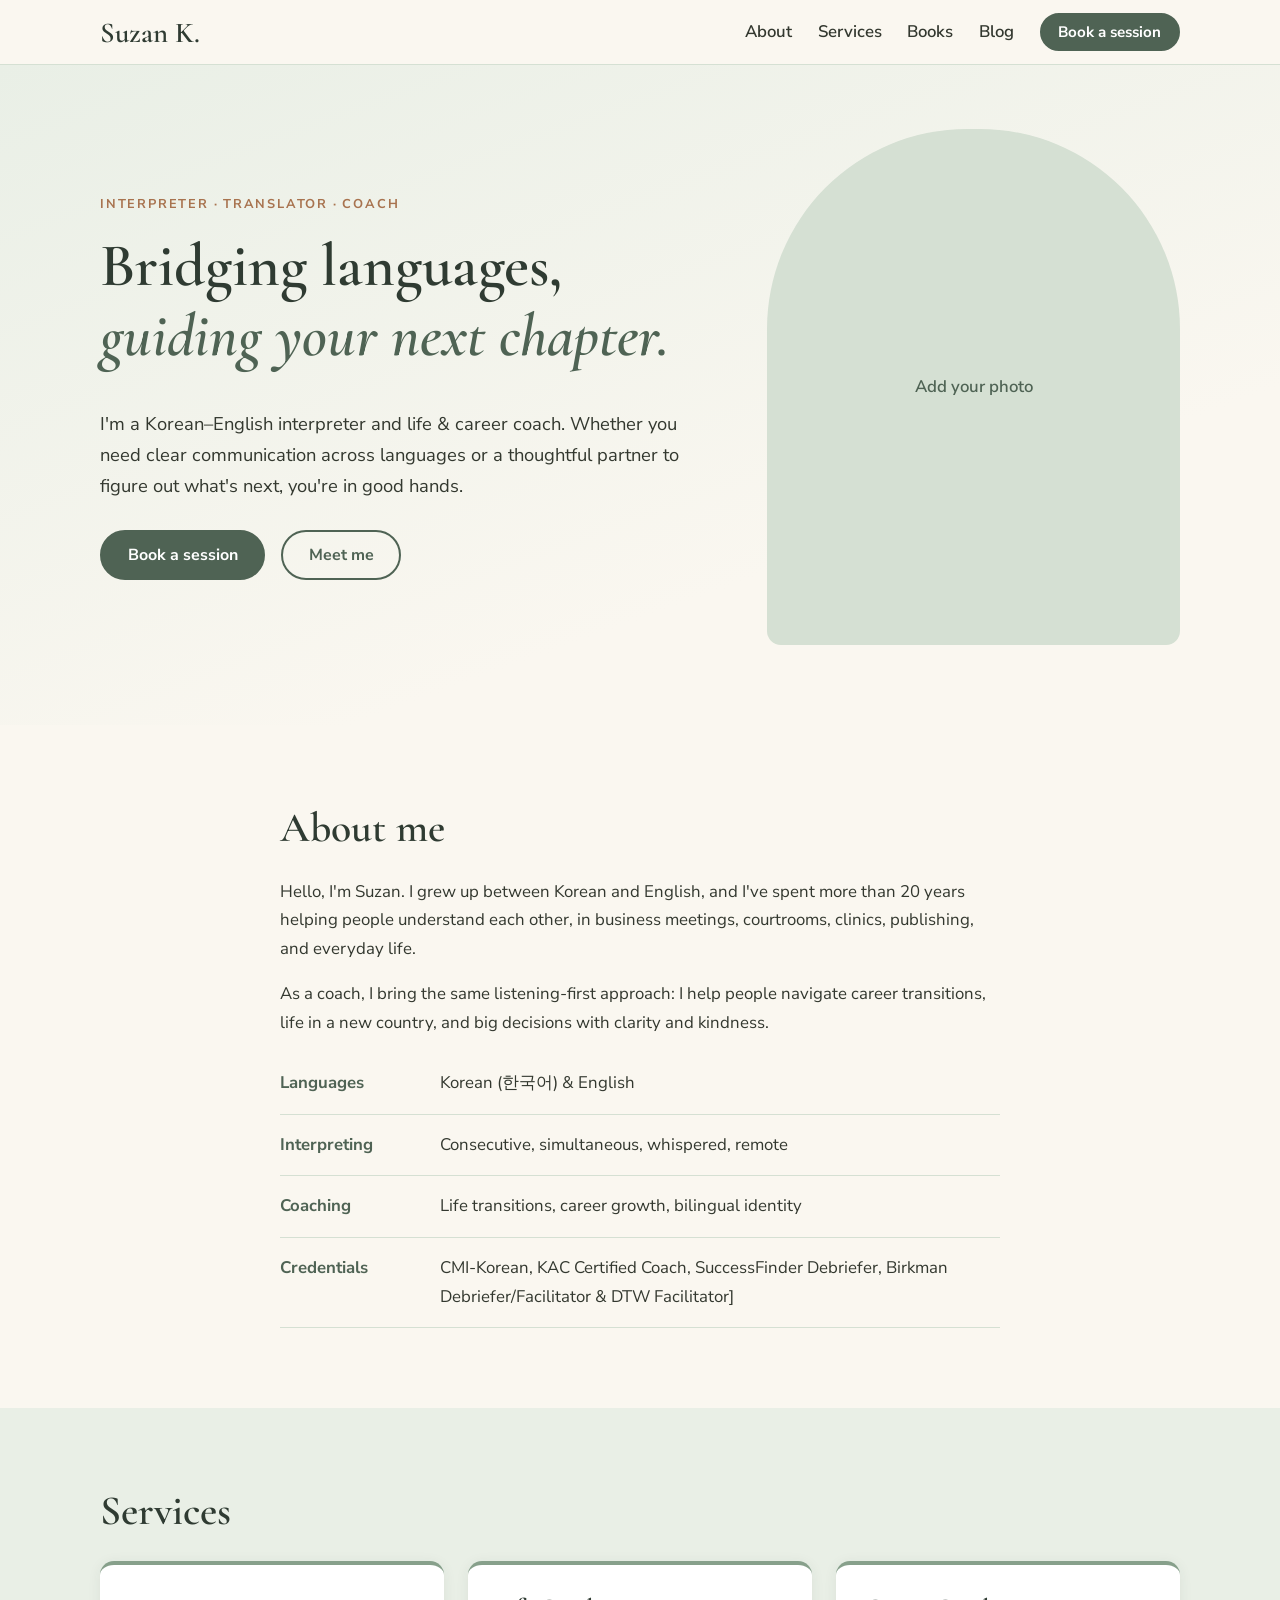
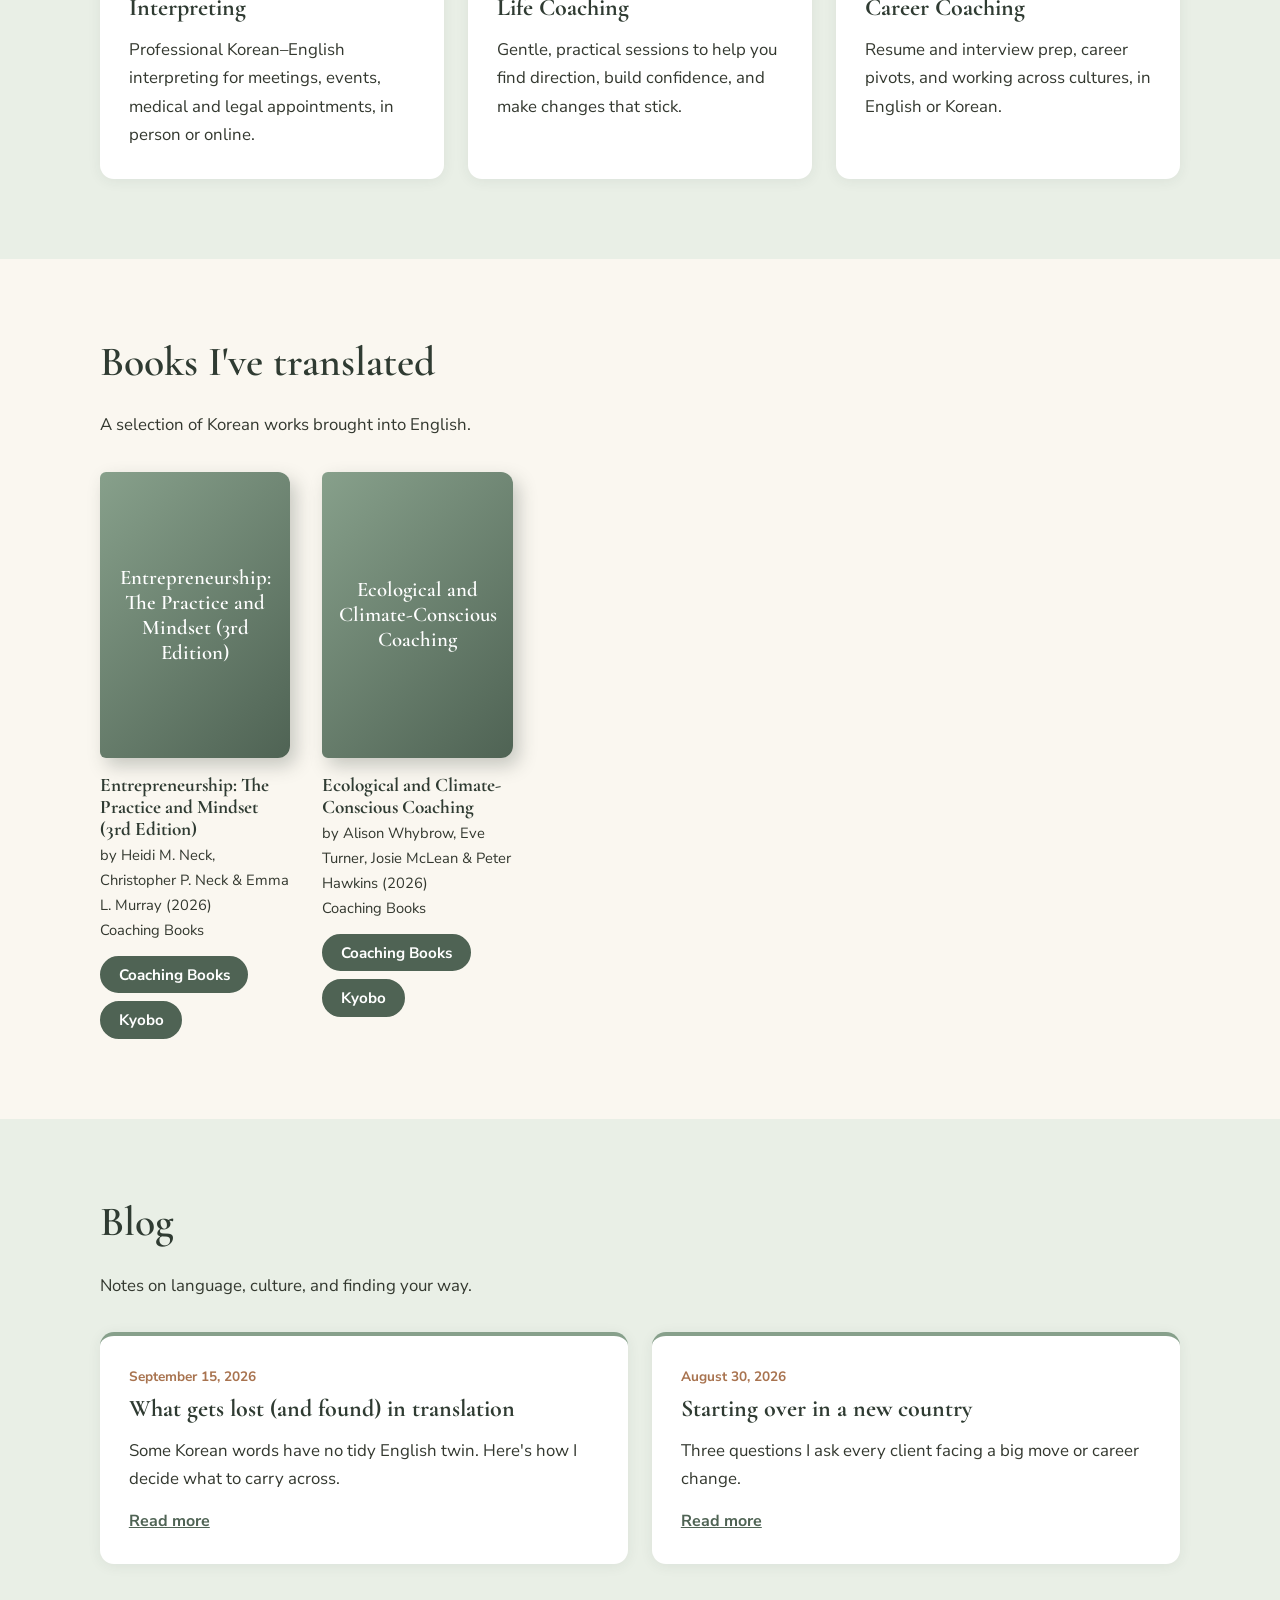
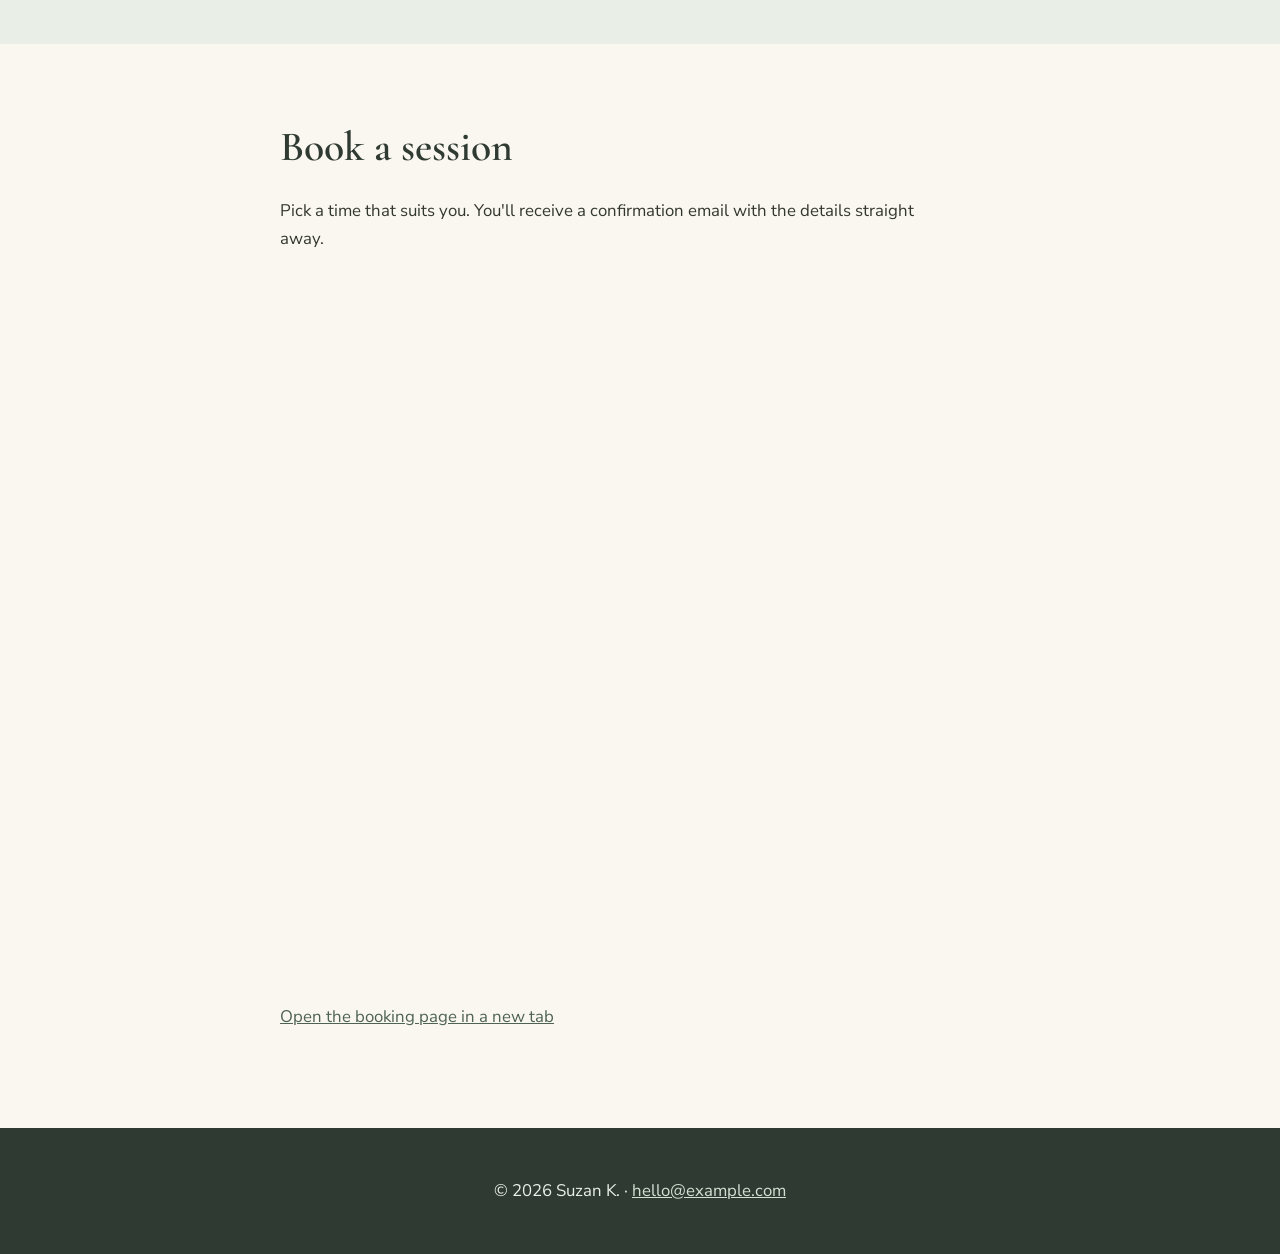
==== index.html @ 1d2c7bb7 "Update book details and add purchase links" ====
<!DOCTYPE html>
<html lang="en">
<head>
  <meta charset="UTF-8">
  <meta name="viewport" content="width=device-width, initial-scale=1">
  <title>Suzan K. | Korean–English Interpreter &amp; Life/Career Coach</title>
  <meta name="description" content="Korean–English interpreter and life/career coach. Book a session, read about my translated books, and follow my blog.">
  <link rel="preconnect" href="https://fonts.googleapis.com">
  <link rel="preconnect" href="https://fonts.gstatic.com" crossorigin>
  <link href="https://fonts.googleapis.com/css2?family=Cormorant+Garamond:ital,wght@0,500;0,600;1,500&family=Nunito+Sans:wght@400;600;700&display=swap" rel="stylesheet">
  <link rel="stylesheet" href="css/styles.css">
</head>
<body>
  <a class="skip" href="#main">Skip to content</a>

  <header class="site-header">
    <div class="container nav">
      <a href="#top" class="logo">Suzan K.</a>
      <button class="nav-toggle" aria-label="Toggle menu" aria-expanded="false" aria-controls="nav-links">
        <span></span><span></span><span></span>
      </button>
      <nav id="nav-links" class="nav-links">
        <a href="#about">About</a>
        <a href="#services">Services</a>
        <a href="#books">Books</a>
        <a href="#blog">Blog</a>
        <a href="#book" class="btn btn-small">Book a session</a>
      </nav>
    </div>
  </header>

  <main id="main">
    <section class="hero" id="top">
      <div class="container hero-grid">
        <div class="hero-text">
          <p class="eyebrow">Interpreter &middot; Translator &middot; Coach</p>
          <h1>Bridging languages,<br><em>guiding your next chapter.</em></h1>
          <p class="lead">I'm a Korean–English interpreter and life &amp; career coach. Whether you need clear communication across languages or a thoughtful partner to figure out what's next, you're in good hands.</p>
          <div class="hero-actions">
            <a href="#book" class="btn">Book a session</a>
            <a href="#about" class="btn btn-ghost">Meet me</a>
          </div>
        </div>
        <div class="hero-photo">
          <!-- Replace images/profile.jpg with your own photo -->
          <img src="images/profile.jpg" alt="Portrait of Suzan K." width="440" height="540"
               onerror="this.replaceWith(Object.assign(document.createElement('div'),{className:'photo-placeholder',textContent:'Add your photo'}))">
        </div>
      </div>
    </section>

    <section class="section" id="about">
      <div class="container narrow">
        <h2>About me</h2>
        <p>Hello, I'm Suzan. I grew up between Korean and English, and I've spent more than 20 years helping people understand each other, in business meetings, courtrooms, clinics, publishing, and everyday life.</p>
        <p>As a coach, I bring the same listening-first approach: I help people navigate career transitions, life in a new country, and big decisions with clarity and kindness.</p>
        <ul class="facts">
          <li><strong>Languages</strong><span>Korean (한국어) &amp; English</span></li>
          <li><strong>Interpreting</strong><span>Consecutive, simultaneous, whispered, remote</span></li>
          <li><strong>Coaching</strong><span>Life transitions, career growth, bilingual identity</span></li>
          <li><strong>Credentials</strong><span>CMI-Korean, KAC Certified Coach, SuccessFinder Debriefer, Birkman Debriefer/Facilitator &amp; DTW Facilitator]</span></li>
        </ul>
      </div>
    </section>

    <section class="section alt" id="services">
      <div class="container">
        <h2>Services</h2>
        <div class="cards">
          <article class="card">
            <h3>Interpreting</h3>
            <p>Professional Korean–English interpreting for meetings, events, medical and legal appointments, in person or online.</p>
          </article>
          <article class="card">
            <h3>Life Coaching</h3>
            <p>Gentle, practical sessions to help you find direction, build confidence, and make changes that stick.</p>
          </article>
          <article class="card">
            <h3>Career Coaching</h3>
            <p>Resume and interview prep, career pivots, and working across cultures, in English or Korean.</p>
          </article>
        </div>
      </div>
    </section>

    <section class="section" id="books">
      <div class="container">
        <h2>Books I've translated</h2>
        <p class="section-intro">A selection of Korean works brought into English.</p>
        <div class="books" id="books-list"></div>
      </div>
    </section>

    <section class="section alt" id="blog">
      <div class="container">
        <h2>Blog</h2>
        <p class="section-intro">Notes on language, culture, and finding your way.</p>
        <div class="cards" id="blog-list"></div>
      </div>
    </section>

    <section class="section" id="book">
      <div class="container narrow">
        <h2>Book a session</h2>
        <p class="section-intro">Pick a time that suits you. You'll receive a confirmation email with the details straight away.</p>

        <!-- Replace the data-url below with your own Calendly link -->
        <div class="calendly-inline-widget" data-url="https://calendly.com/YOUR_USERNAME?hide_gdpr_banner=1&primary_color=4f6354" style="min-width:320px;height:700px;"></div>
        <p class="calendly-fallback"><a href="https://calendly.com/YOUR_USERNAME" target="_blank" rel="noopener noreferrer">Open the booking page in a new tab</a></p>
      </div>
    </section>
  </main>

  <footer class="site-footer">
    <div class="container">
      <p>&copy; <span id="year"></span> Suzan K. &middot; <a href="mailto:hello@example.com">hello@example.com</a></p>
    </div>
  </footer>

  <dialog id="post-dialog">
    <article>
      <button class="close" aria-label="Close">&times;</button>
      <h3 id="post-title"></h3>
      <p class="meta" id="post-meta"></p>
      <div id="post-body"></div>
    </article>
  </dialog>

  <script src="js/content.js"></script>
  <script src="js/main.js"></script>
  <script src="https://assets.calendly.com/assets/external/widget.js" async></script>
</body>
</html>
---- css/styles.css ----
:root {
  --sage-900: #2f3b32;
  --sage-700: #4f6354;
  --sage-500: #87a08b;
  --sage-200: #d5e0d3;
  --sage-100: #e9efe6;
  --cream: #faf7f0;
  --clay: #c98f6b;
  --clay-dark: #a8734f;
  --text: #33382f;
  --radius: 14px;
  --serif: "Cormorant Garamond", Georgia, serif;
  --sans: "Nunito Sans", system-ui, sans-serif;
}

* { box-sizing: border-box; }
html { scroll-behavior: smooth; scroll-padding-top: 72px; }
body {
  margin: 0;
  font-family: var(--sans);
  font-size: 1.05rem;
  line-height: 1.7;
  color: var(--text);
  background: var(--cream);
}
img { max-width: 100%; display: block; }
a { color: var(--sage-700); }

.container { width: min(1080px, 92%); margin-inline: auto; }
.narrow { width: min(720px, 92%); }

.skip { position: absolute; left: -999px; }
.skip:focus { left: 8px; top: 8px; background: #fff; padding: 8px 12px; z-index: 100; }

h1, h2, h3 { font-family: var(--serif); color: var(--sage-900); line-height: 1.15; margin: 0 0 .6em; }
h1 { font-size: clamp(2.4rem, 5vw, 3.8rem); font-weight: 600; }
h1 em { color: var(--sage-700); }
h2 { font-size: clamp(2rem, 4vw, 2.6rem); font-weight: 600; }
h3 { font-size: 1.5rem; }

.btn {
  display: inline-block;
  background: var(--sage-700);
  color: #fff;
  border: 2px solid var(--sage-700);
  padding: .75em 1.6em;
  border-radius: 999px;
  font: 700 1rem var(--sans);
  text-decoration: none;
  cursor: pointer;
  transition: background .2s, transform .2s;
}
.btn:hover { background: var(--sage-900); border-color: var(--sage-900); transform: translateY(-1px); }
.btn-ghost { background: transparent; color: var(--sage-700); }
.btn-ghost:hover { color: #fff; }
.btn-small { padding: .45em 1.1em; font-size: .95rem; }
:focus-visible { outline: 3px solid var(--clay); outline-offset: 3px; }

/* Header */
.site-header {
  position: sticky; top: 0; z-index: 50;
  background: rgba(250, 247, 240, .92);
  backdrop-filter: blur(8px);
  border-bottom: 1px solid var(--sage-200);
}
.nav { display: flex; align-items: center; justify-content: space-between; height: 64px; }
.logo { font: 600 1.8rem var(--serif); color: var(--sage-900); text-decoration: none; }
.nav-links { display: flex; align-items: center; gap: 1.6rem; }
.nav-links a:not(.btn) { text-decoration: none; color: var(--text); font-weight: 600; }
.nav-links a:not(.btn):hover { color: var(--clay-dark); }
.nav-toggle { display: none; background: none; border: 0; padding: 8px; cursor: pointer; }
.nav-toggle span { display: block; width: 24px; height: 2px; background: var(--sage-900); margin: 5px 0; }

/* Hero */
.hero { background: linear-gradient(160deg, var(--sage-100), var(--cream) 70%); padding: 4rem 0 5rem; }
.hero-grid { display: grid; grid-template-columns: 1.2fr .8fr; gap: 3rem; align-items: center; }
.eyebrow { text-transform: uppercase; letter-spacing: .14em; font-size: .8rem; font-weight: 700; color: var(--clay-dark); margin: 0 0 1rem; }
.lead { font-size: 1.15rem; max-width: 34em; }
.hero-actions { display: flex; gap: 1rem; flex-wrap: wrap; margin-top: 1.8rem; }
.hero-photo img, .photo-placeholder {
  width: 100%; aspect-ratio: 4 / 5; object-fit: cover;
  border-radius: 200px 200px var(--radius) var(--radius);
  background: var(--sage-200);
}
.photo-placeholder { display: grid; place-items: center; color: var(--sage-700); font-weight: 600; }

/* Sections */
.section { padding: 5rem 0; }
.section.alt { background: var(--sage-100); }
.section-intro { max-width: 40em; margin-bottom: 2rem; }

.facts { list-style: none; padding: 0; margin: 2rem 0 0; display: grid; gap: 1rem; }
.facts li { display: grid; grid-template-columns: 9rem 1fr; gap: 1rem; padding-bottom: 1rem; border-bottom: 1px solid var(--sage-200); }
.facts strong { color: var(--sage-700); }

.cards { display: grid; grid-template-columns: repeat(auto-fit, minmax(260px, 1fr)); gap: 1.5rem; }
.card {
  background: #fff; border-radius: var(--radius); padding: 1.8rem;
  box-shadow: 0 2px 14px rgba(47, 59, 50, .07);
  border-top: 4px solid var(--sage-500);
}
.card p { margin: 0; }
.card .meta { font-size: .85rem; color: var(--clay-dark); font-weight: 700; margin-bottom: .4rem; }
.card .btn-link { background: none; border: 0; padding: 0; margin-top: 1rem; color: var(--sage-700); font: 700 1rem var(--sans); cursor: pointer; text-decoration: underline; }

/* Books */
.books { display: grid; grid-template-columns: repeat(auto-fill, minmax(190px, 1fr)); gap: 2rem; }
.book { text-align: left; }
.cover {
  aspect-ratio: 2 / 3; border-radius: 6px 12px 12px 6px;
  background: linear-gradient(135deg, var(--sage-500), var(--sage-700));
  box-shadow: 6px 8px 18px rgba(47, 59, 50, .25);
  display: grid; place-items: center; padding: 1rem; text-align: center;
  color: #fff; font: 600 1.3rem var(--serif); overflow: hidden;
}
.cover img { width: 100%; height: 100%; object-fit: cover; }
.book h3 { font-size: 1.2rem; margin: 1rem 0 .2rem; }
.book p { margin: 0; font-size: .92rem; }
.buy-links { display: flex; gap: .5rem; flex-wrap: wrap; margin-top: .8rem; }

/* Form */
.form { display: grid; gap: 1.1rem; background: #fff; padding: 2rem; border-radius: var(--radius); box-shadow: 0 2px 14px rgba(47, 59, 50, .08); }
.row { display: grid; grid-template-columns: 1fr 1fr; gap: 1.1rem; }
label { display: grid; gap: .35rem; font-weight: 600; font-size: .95rem; }
input, select, textarea {
  font: inherit; padding: .7em .9em; border: 1.5px solid var(--sage-200);
  border-radius: 10px; background: var(--cream); color: var(--text);
}
input:focus, select:focus, textarea:focus { outline: none; border-color: var(--sage-500); box-shadow: 0 0 0 3px var(--sage-200); }
.hp { position: absolute; left: -9999px; }
#form-status { margin: 0; font-weight: 600; }
#form-status.ok { color: var(--sage-700); }
#form-status.err { color: #a2412f; }

/* Blog dialog */
dialog { border: 0; border-radius: var(--radius); padding: 0; width: min(680px, 92%); max-height: 85vh; background: var(--cream); }
dialog::backdrop { background: rgba(47, 59, 50, .5); }
dialog article { padding: 2.2rem; position: relative; }
dialog .close { position: absolute; top: .6rem; right: 1rem; background: none; border: 0; font-size: 2rem; cursor: pointer; color: var(--sage-700); }
dialog .meta { color: var(--clay-dark); font-weight: 700; font-size: .9rem; }

/* Footer */
.site-footer { background: var(--sage-900); color: var(--sage-100); padding: 2rem 0; text-align: center; }
.site-footer a { color: var(--sage-200); }

/* Mobile */
@media (max-width: 760px) {
  .nav-toggle { display: block; }
  .nav-links {
    display: none; position: absolute; top: 64px; left: 0; right: 0;
    flex-direction: column; align-items: flex-start; gap: 1rem;
    background: var(--cream); padding: 1.2rem 4%; border-bottom: 1px solid var(--sage-200);
  }
  .nav-links.open { display: flex; }
  .hero-grid { grid-template-columns: 1fr; }
  .hero-photo { max-width: 320px; }
  .row { grid-template-columns: 1fr; }
  .facts li { grid-template-columns: 1fr; gap: .2rem; }
}

@media (prefers-reduced-motion: reduce) {
  html { scroll-behavior: auto; }
  .btn { transition: none; }
}
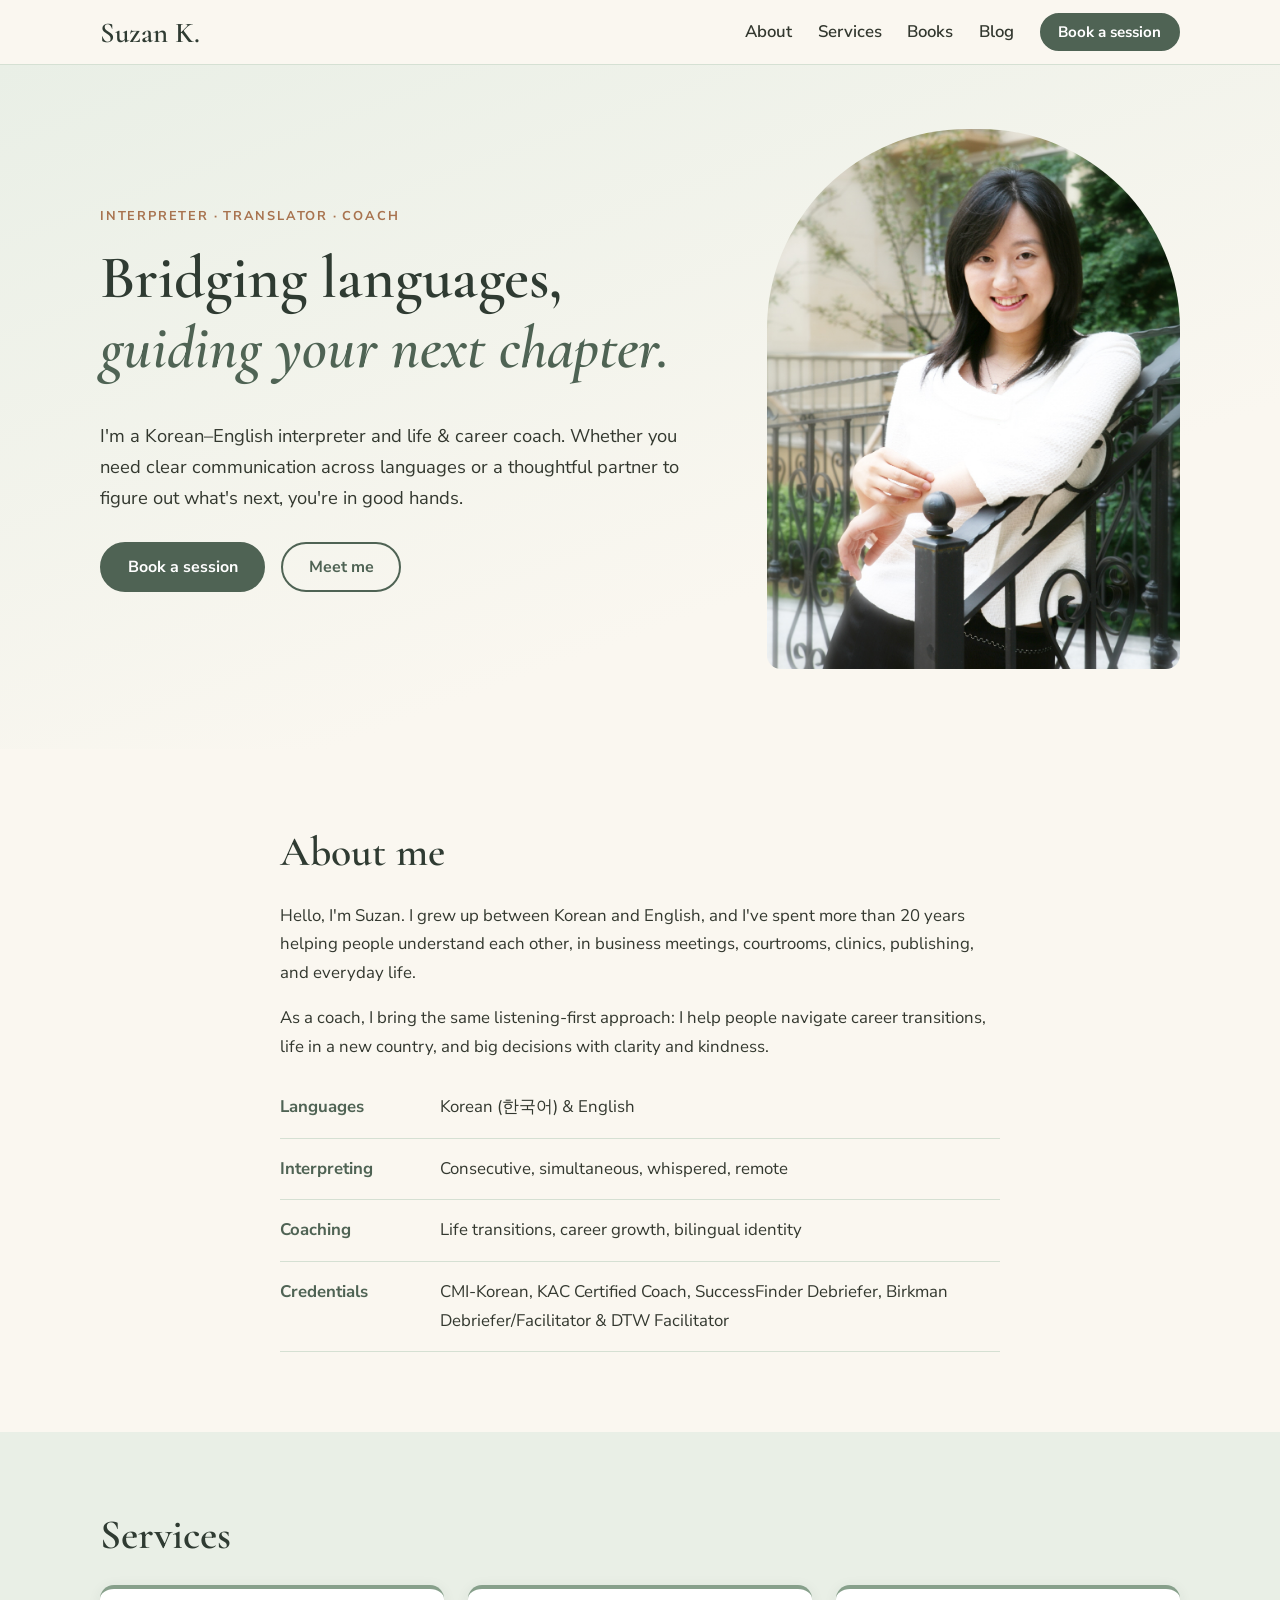
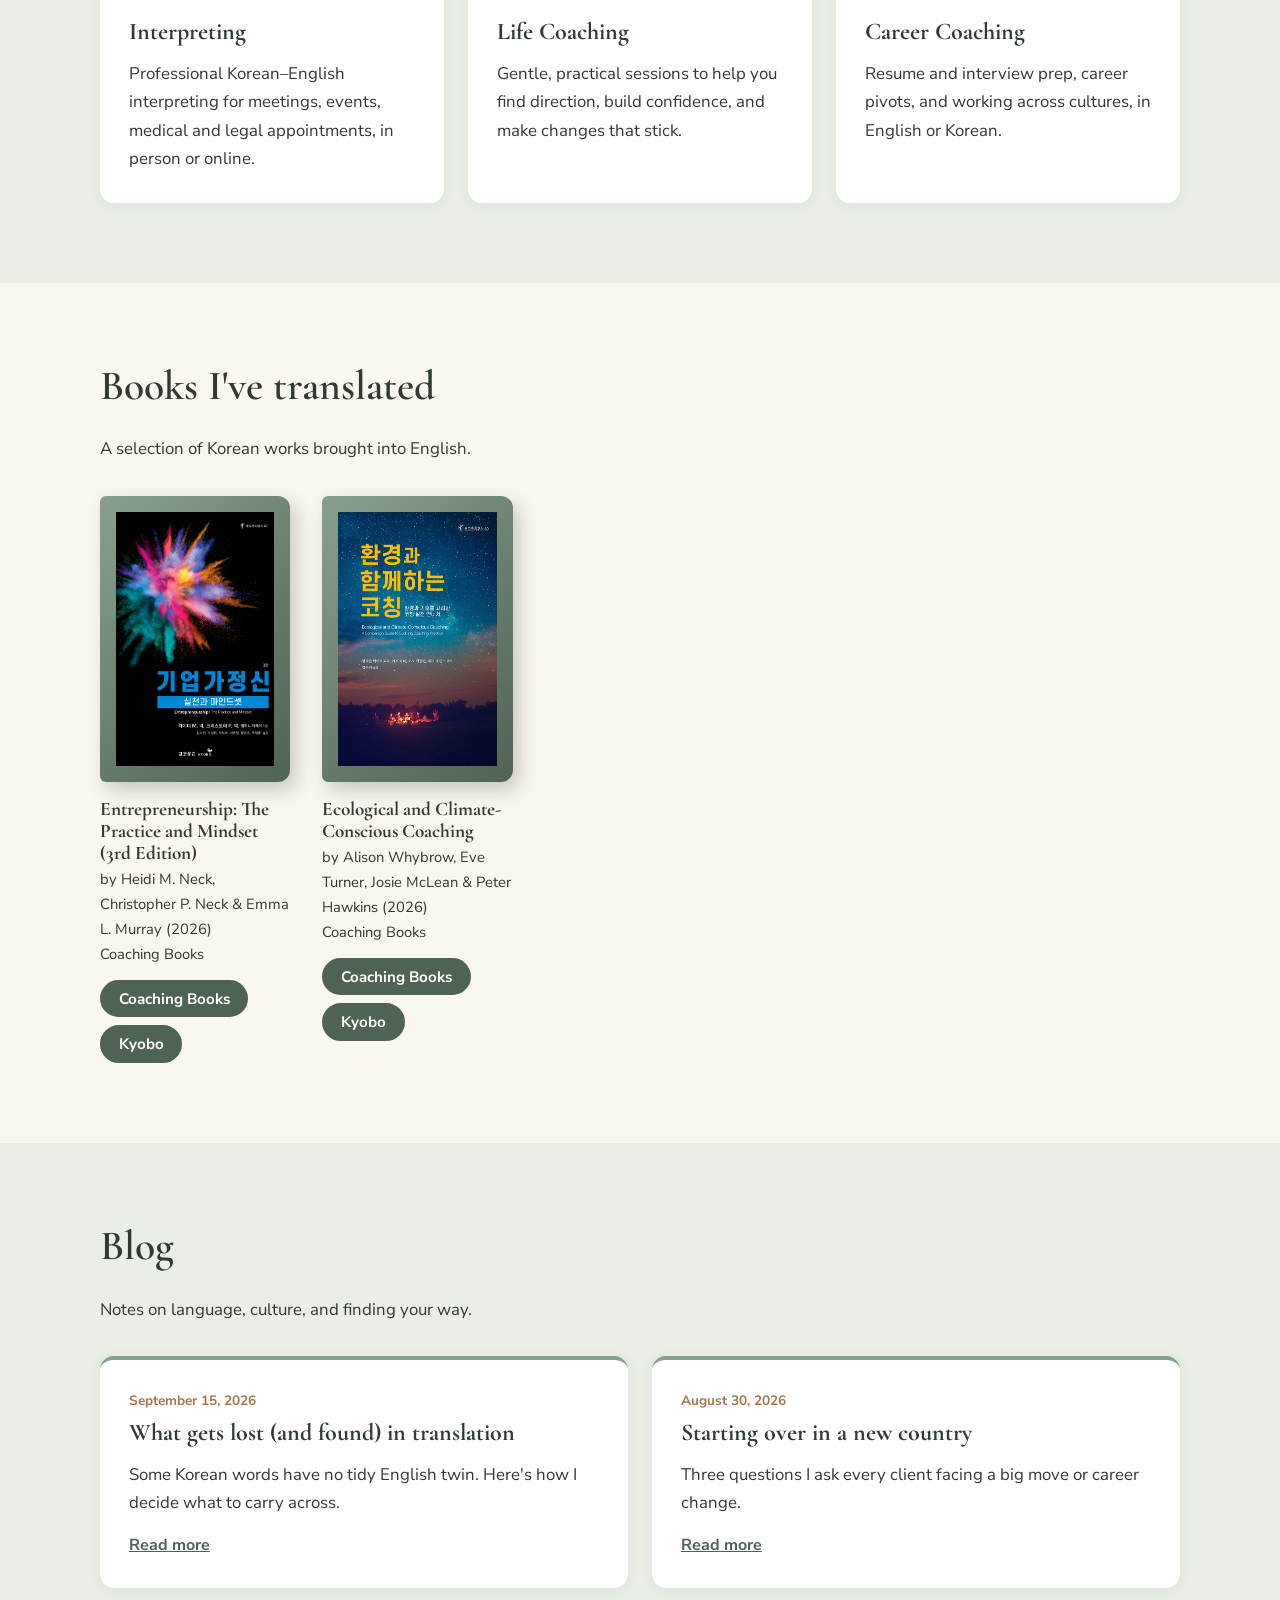
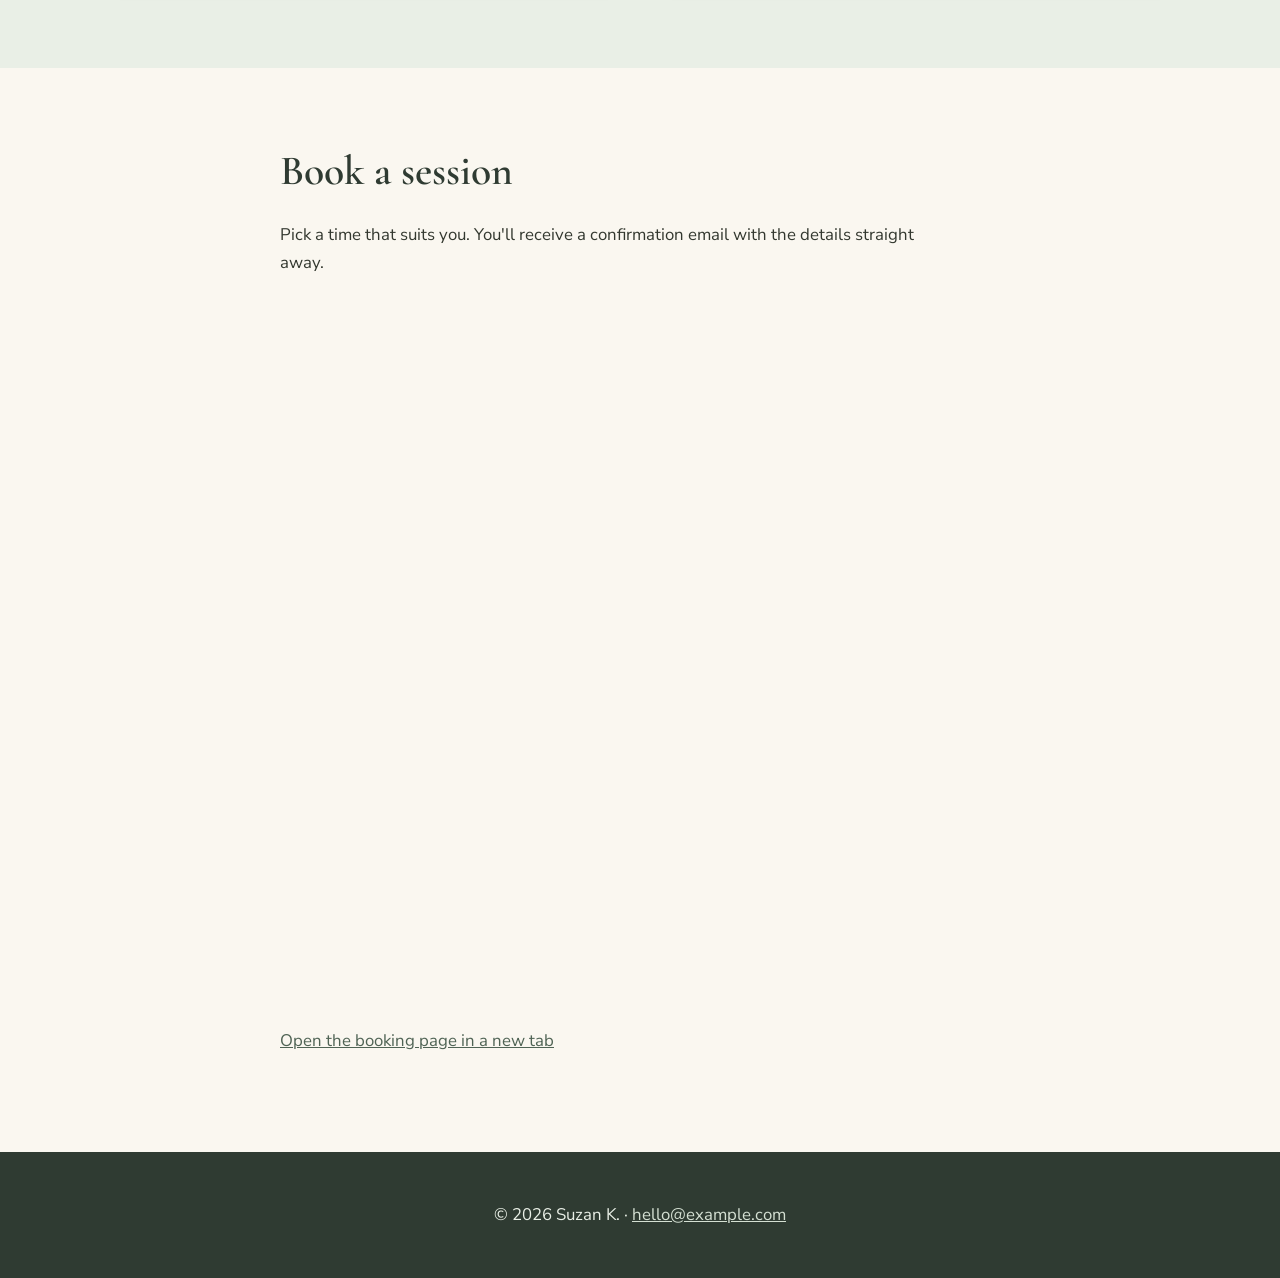
==== commit 85fc2756: "Add profile and book cover images, fix credentials text" ====
--- a/index.html
+++ b/index.html
@@ -58,7 +58,7 @@
           <li><strong>Languages</strong><span>Korean (한국어) &amp; English</span></li>
           <li><strong>Interpreting</strong><span>Consecutive, simultaneous, whispered, remote</span></li>
           <li><strong>Coaching</strong><span>Life transitions, career growth, bilingual identity</span></li>
-          <li><strong>Credentials</strong><span>CMI-Korean, KAC Certified Coach, SuccessFinder Debriefer, Birkman Debriefer/Facilitator &amp; DTW Facilitator]</span></li>
+          <li><strong>Credentials</strong><span>CMI-Korean, KAC Certified Coach, SuccessFinder Debriefer, Birkman Debriefer/Facilitator &amp; DTW Facilitator</span></li>
         </ul>
       </div>
     </section>
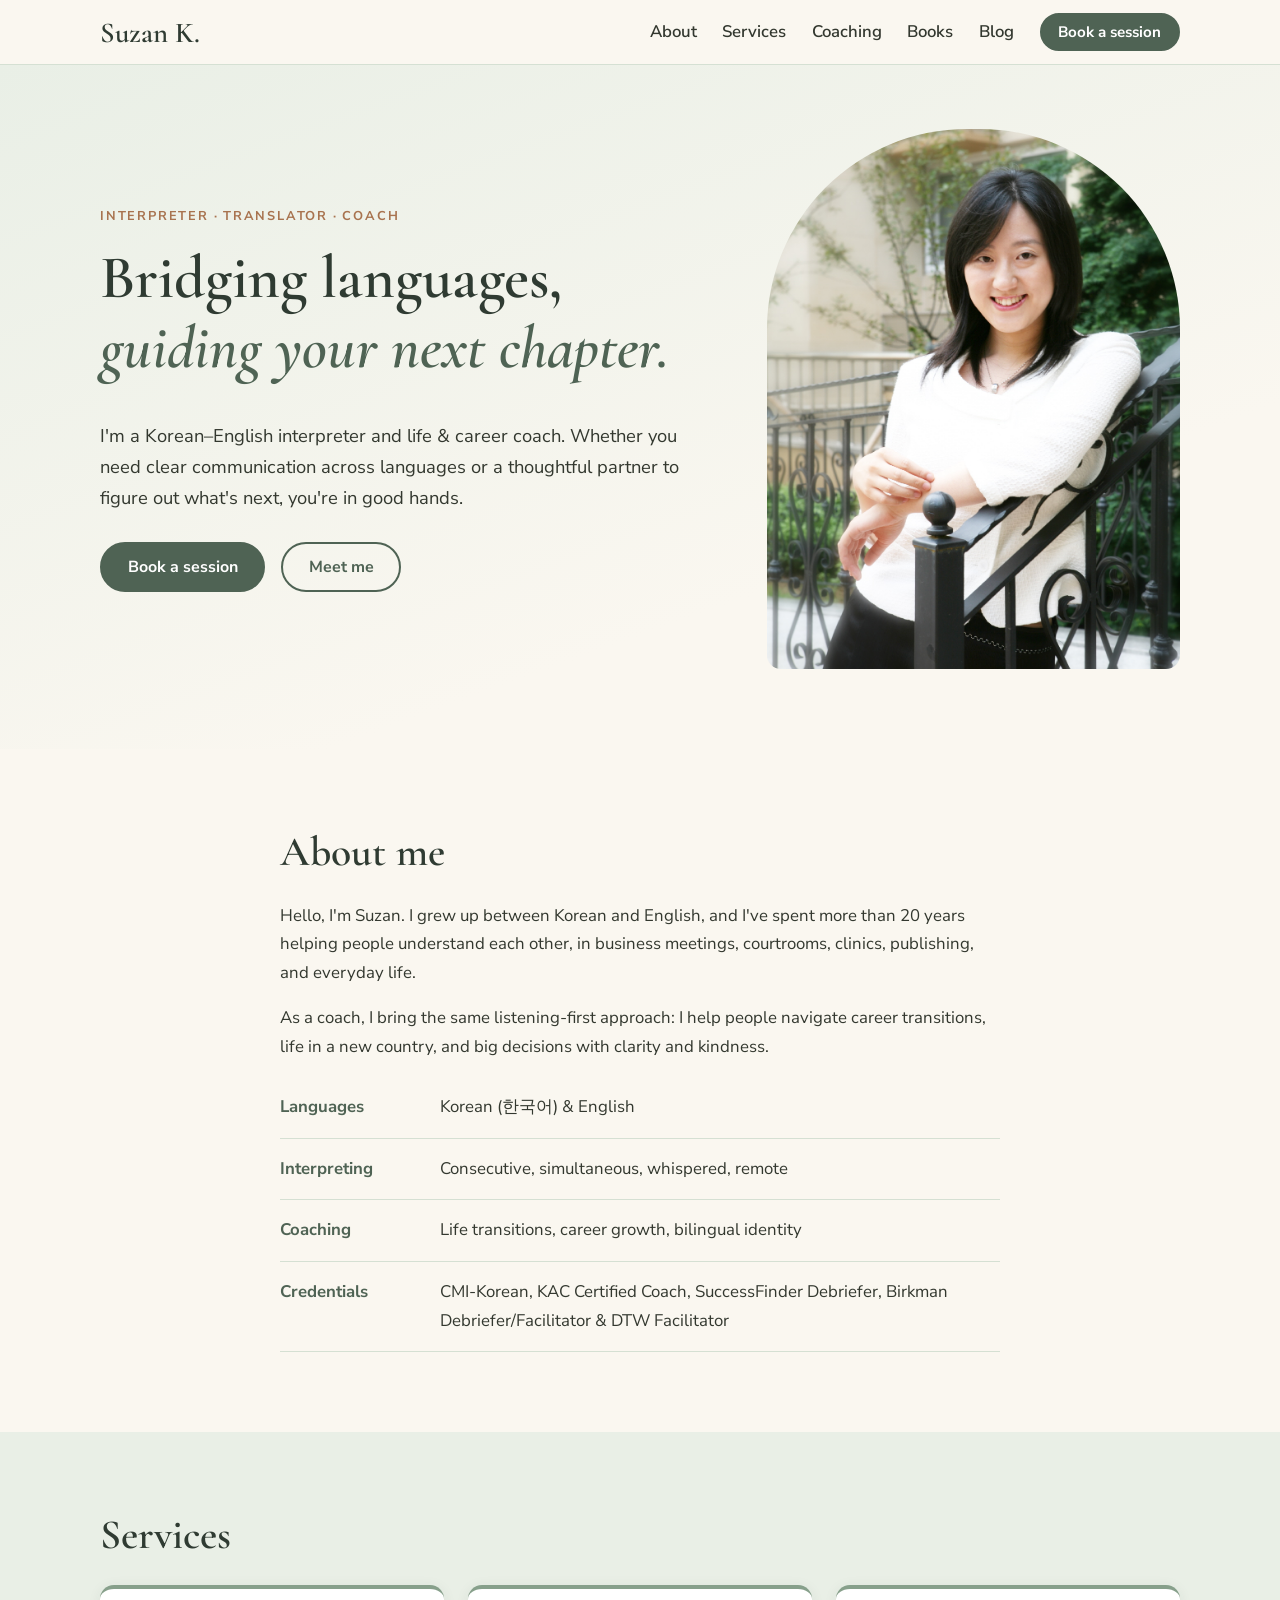
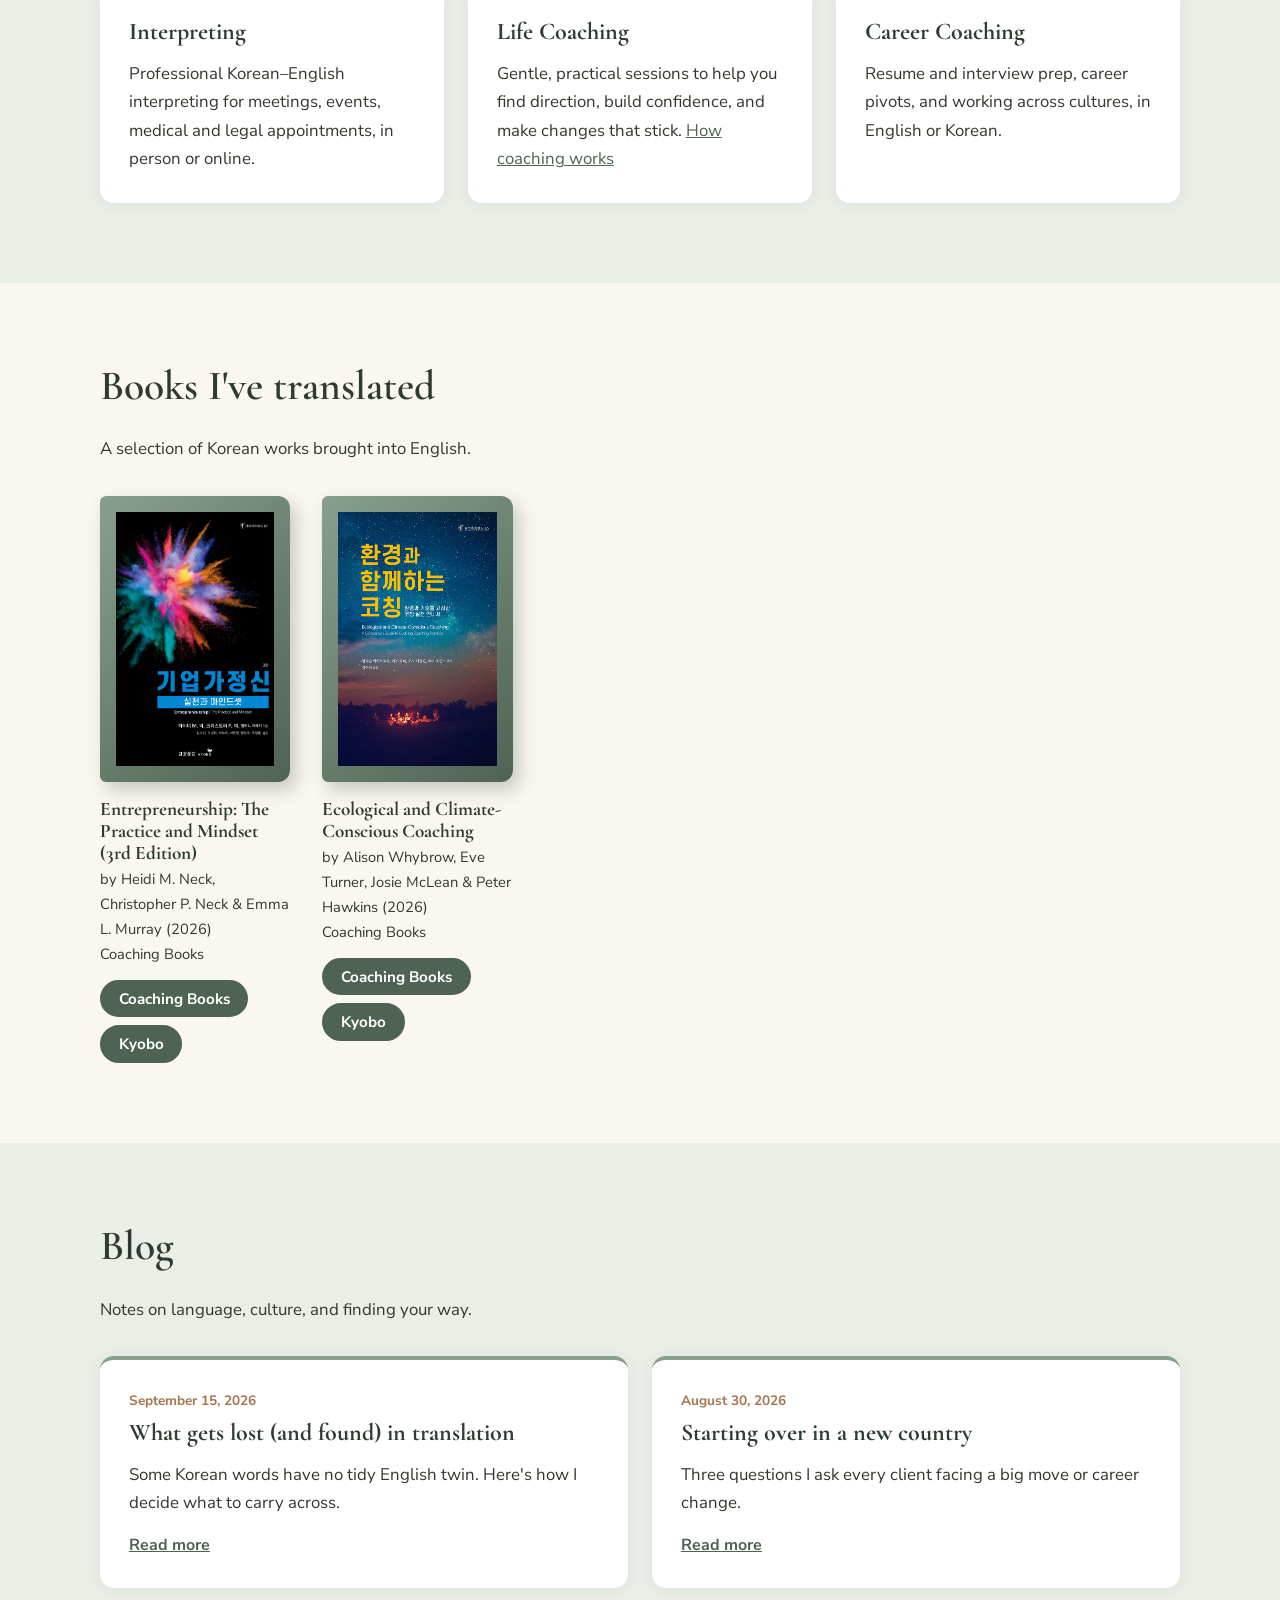
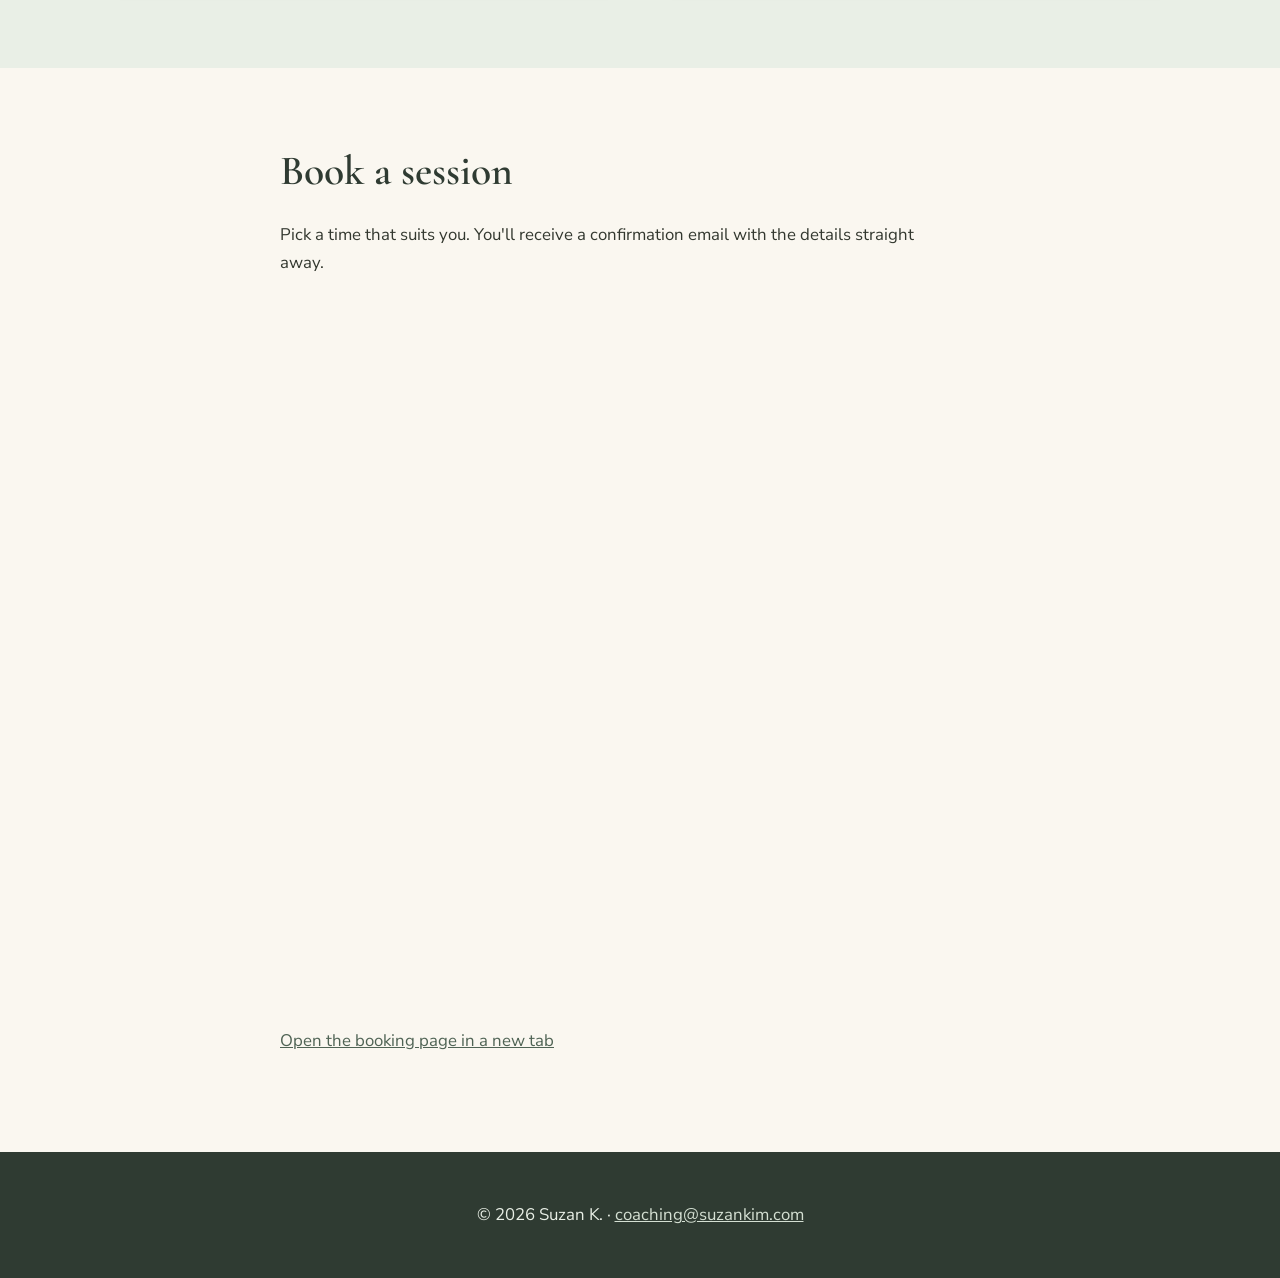
==== commit 4848e920: "Add coaching page with process, tools, and inquiry form" ====
--- a/index.html
+++ b/index.html
@@ -22,6 +22,7 @@
       <nav id="nav-links" class="nav-links">
         <a href="#about">About</a>
         <a href="#services">Services</a>
+        <a href="coaching.html">Coaching</a>
         <a href="#books">Books</a>
         <a href="#blog">Blog</a>
         <a href="#book" class="btn btn-small">Book a session</a>
@@ -73,7 +74,7 @@
           </article>
           <article class="card">
             <h3>Life Coaching</h3>
-            <p>Gentle, practical sessions to help you find direction, build confidence, and make changes that stick.</p>
+            <p>Gentle, practical sessions to help you find direction, build confidence, and make changes that stick. <a href="coaching.html">How coaching works</a></p>
           </article>
           <article class="card">
             <h3>Career Coaching</h3>
@@ -113,7 +114,7 @@
 
   <footer class="site-footer">
     <div class="container">
-      <p>&copy; <span id="year"></span> Suzan K. &middot; <a href="mailto:hello@example.com">hello@example.com</a></p>
+      <p>&copy; <span id="year"></span> Suzan K. &middot; <a href="mailto:coaching@suzankim.com">coaching@suzankim.com</a></p>
     </div>
   </footer>
 
--- a/css/styles.css
+++ b/css/styles.css
@@ -139,6 +139,27 @@
 dialog .close { position: absolute; top: .6rem; right: 1rem; background: none; border: 0; font-size: 2rem; cursor: pointer; color: var(--sage-700); }
 dialog .meta { color: var(--clay-dark); font-weight: 700; font-size: .9rem; }
 
+/* Coaching page */
+.cards.four { grid-template-columns: repeat(auto-fit, minmax(200px, 1fr)); }
+.pull { font: italic 500 1.9rem/1.3 var(--serif); color: var(--sage-700); margin: 1.5rem 0 .5rem; padding-left: 1.2rem; border-left: 4px solid var(--clay); }
+.values { color: var(--clay-dark); font-weight: 700; letter-spacing: .04em; }
+.steps { list-style: none; counter-reset: step; padding: 0; margin: 0 0 2.5rem; display: grid; gap: 1.5rem; }
+.steps li { counter-increment: step; position: relative; padding-left: 3.4rem; }
+.steps li::before {
+  content: counter(step); position: absolute; left: 0; top: 0;
+  width: 2.4rem; height: 2.4rem; border-radius: 50%; display: grid; place-items: center;
+  background: var(--sage-700); color: #fff; font-weight: 700;
+}
+.steps h3, .note h3 { margin-bottom: .2em; }
+.steps p { margin: 0; }
+.note { background: var(--sage-100); border-radius: var(--radius); padding: 1.5rem 1.8rem; margin-top: 2rem; }
+.note p { margin: 0; }
+.tool-note { margin: 2rem 0 0; }
+.small { font-size: .9rem; margin: 0; }
+textarea { resize: vertical; }
+.draft { margin-top: 2rem; }
+.draft pre { white-space: pre-wrap; word-break: break-word; font: inherit; font-size: .95rem; background: #fff; border-radius: var(--radius); padding: 1.2rem; margin: 0 0 1rem; }
+
 /* Footer */
 .site-footer { background: var(--sage-900); color: var(--sage-100); padding: 2rem 0; text-align: center; }
 .site-footer a { color: var(--sage-200); }
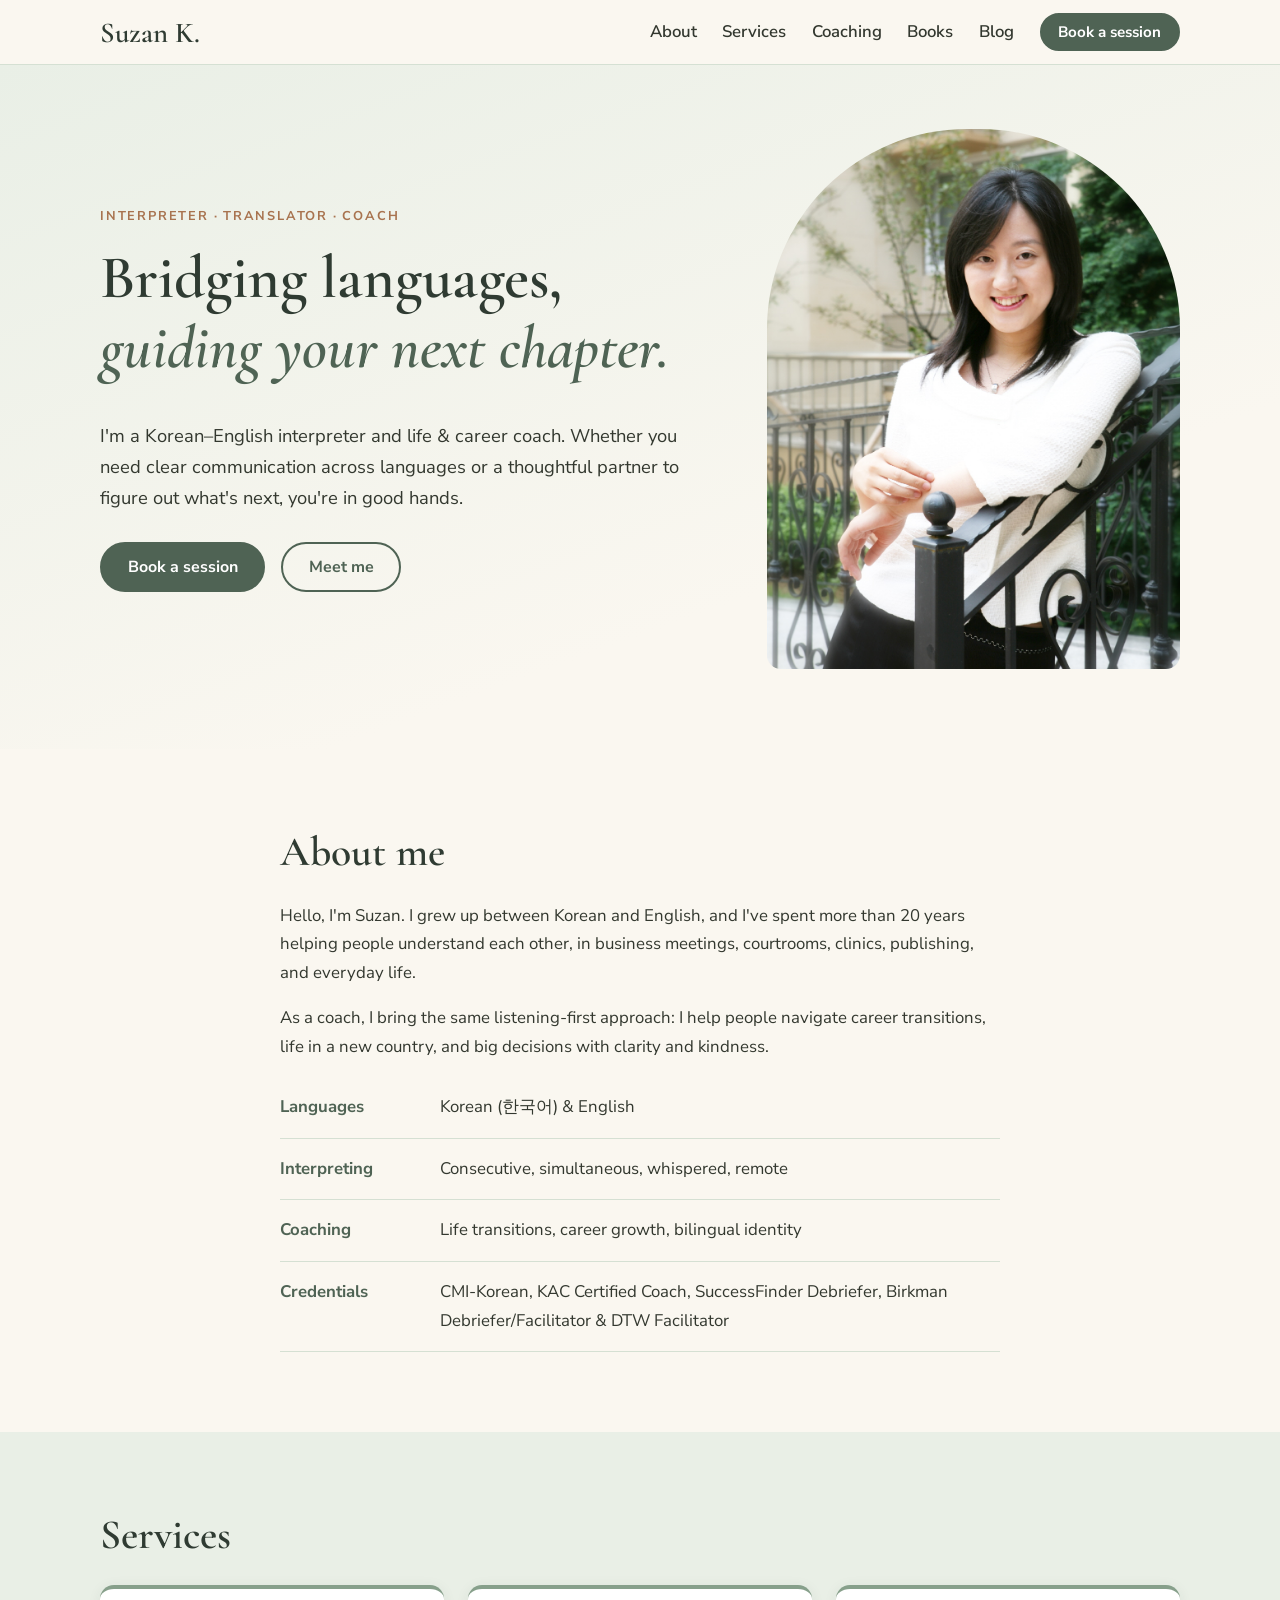
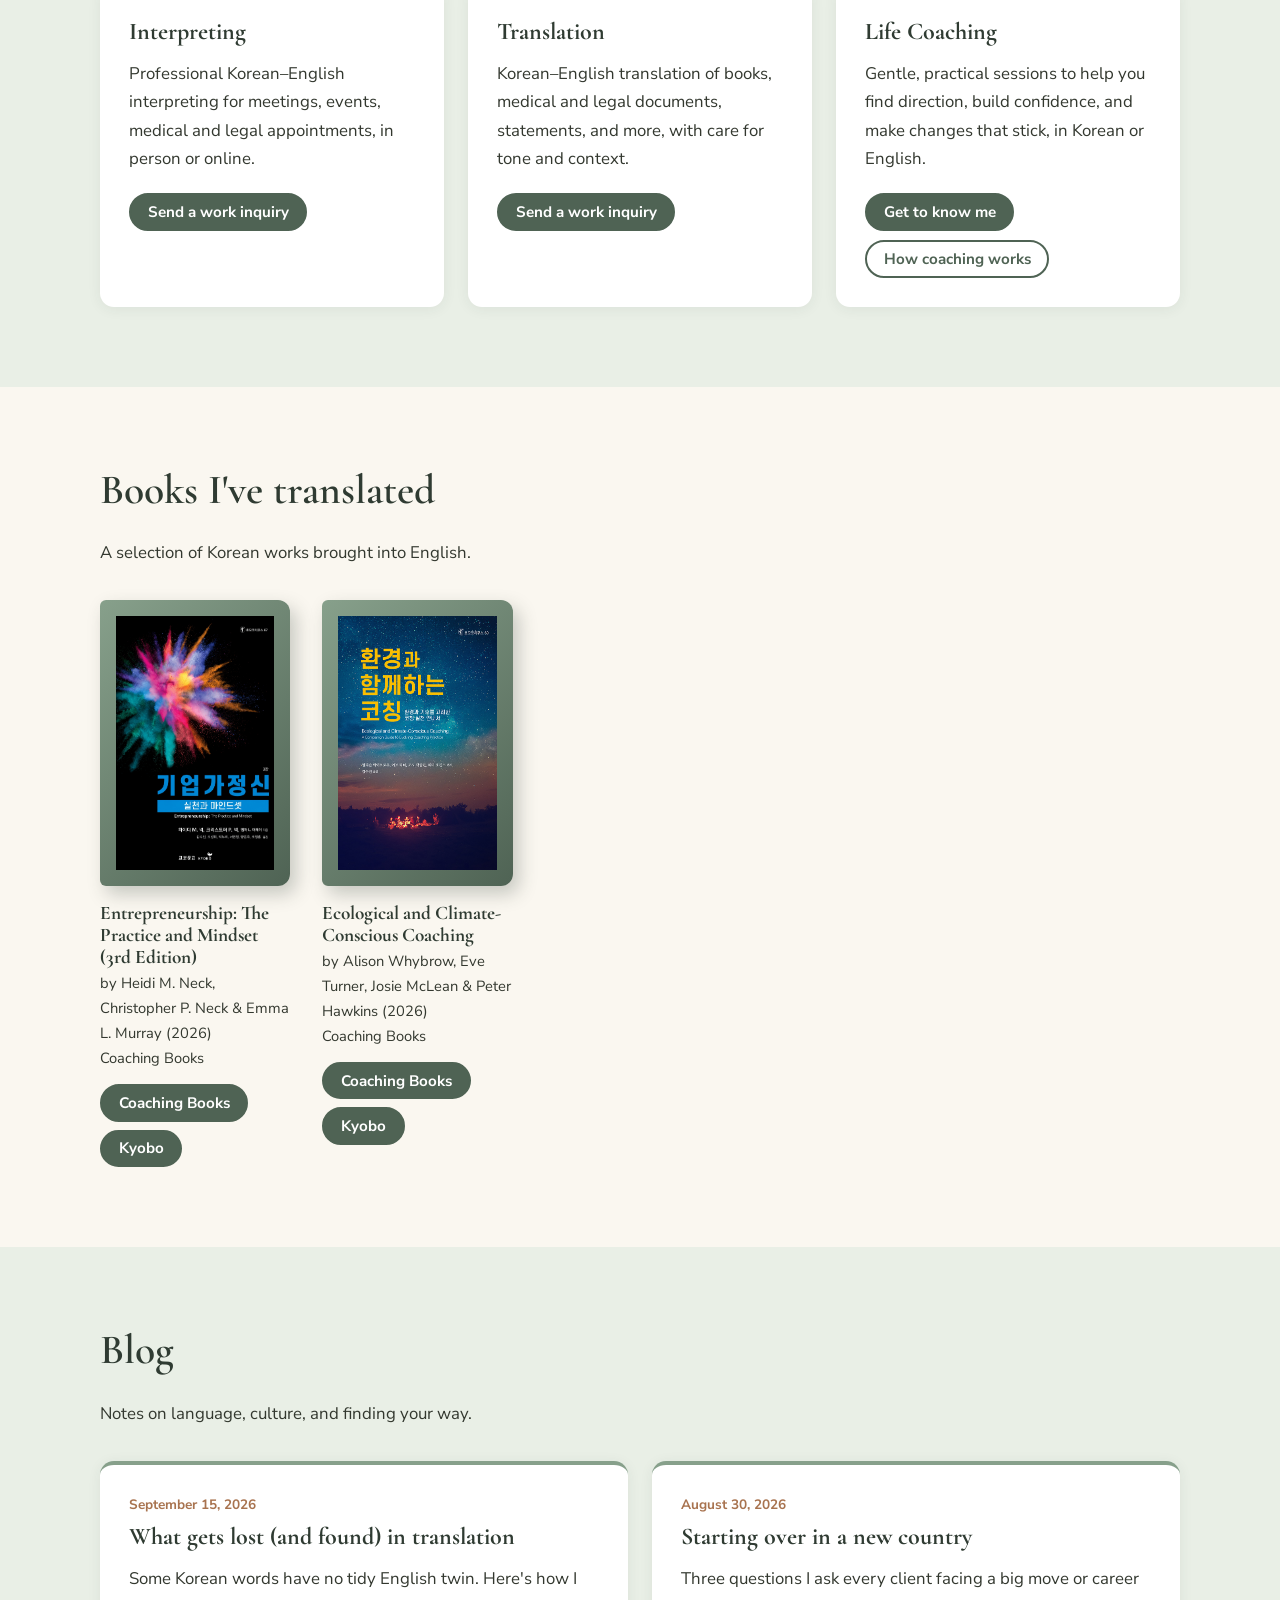
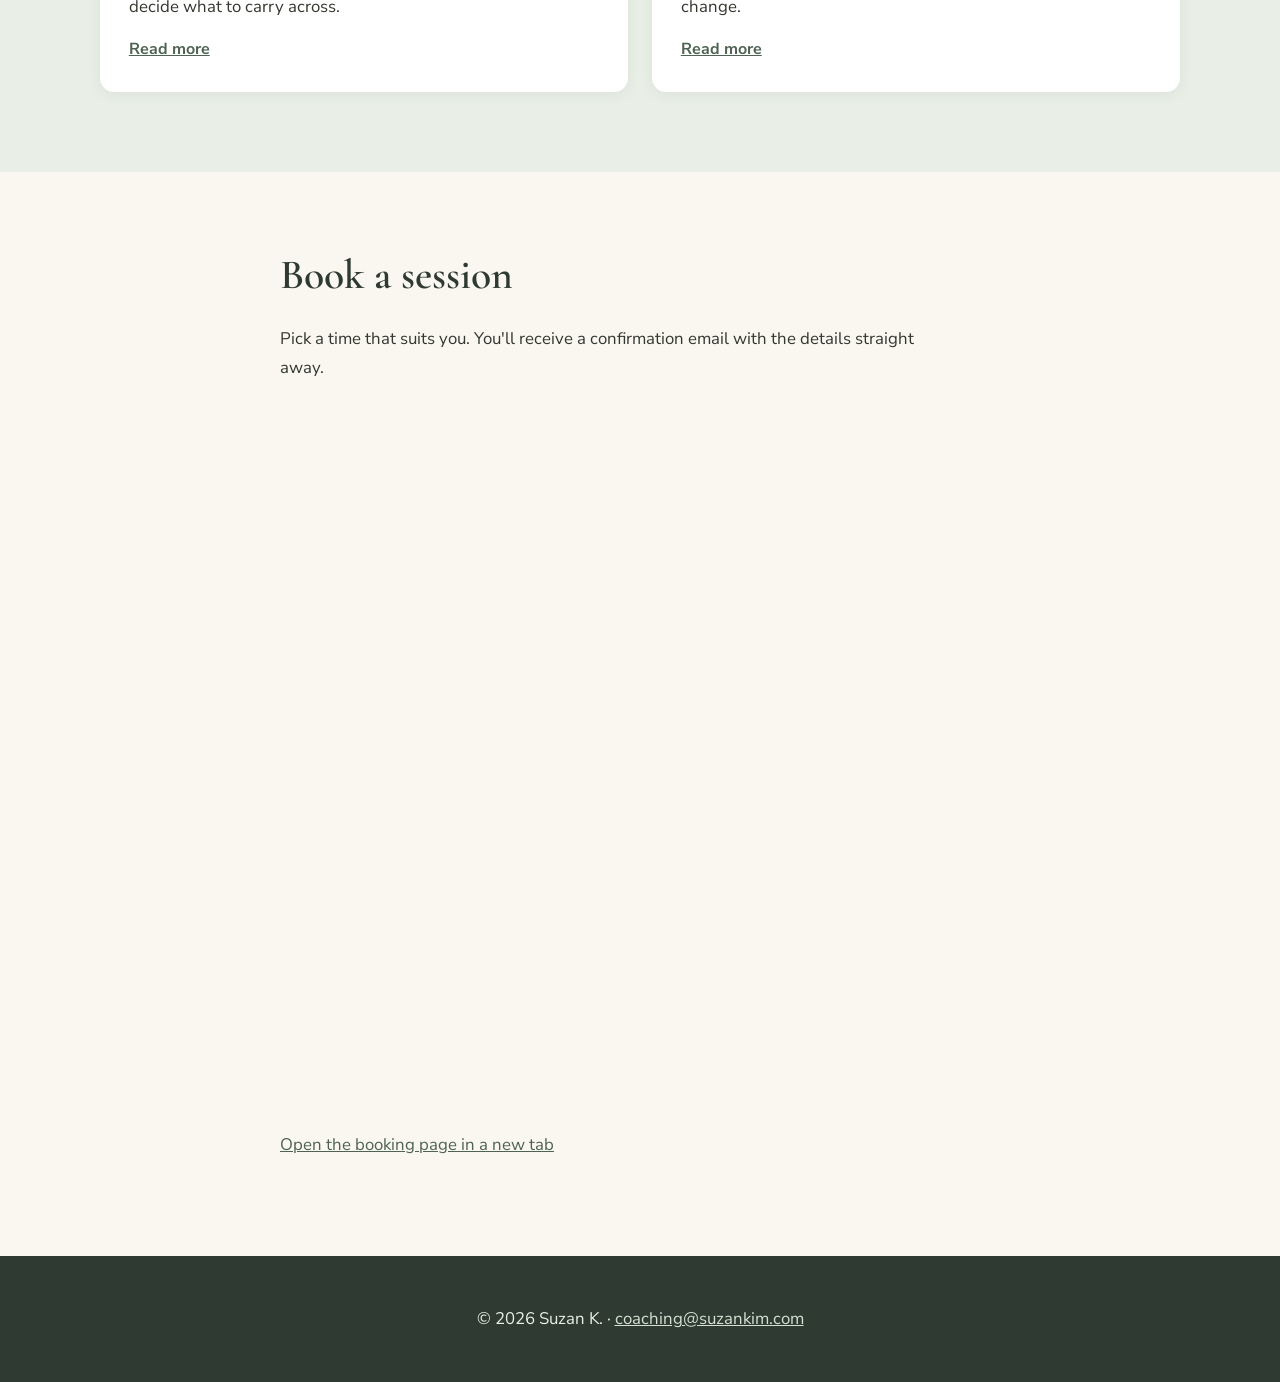
==== commit 198ac61e: "Add interpreting and translation inquiry pages and service buttons" ====
--- a/index.html
+++ b/index.html
@@ -71,14 +71,20 @@
           <article class="card">
             <h3>Interpreting</h3>
             <p>Professional Korean–English interpreting for meetings, events, medical and legal appointments, in person or online.</p>
+            <div class="card-actions"><a href="interpreting-inquiry.html" class="btn btn-small">Send a work inquiry</a></div>
+          </article>
+          <article class="card">
+            <h3>Translation</h3>
+            <p>Korean–English translation of books, medical and legal documents, statements, and more, with care for tone and context.</p>
+            <div class="card-actions"><a href="translation-inquiry.html" class="btn btn-small">Send a work inquiry</a></div>
           </article>
           <article class="card">
             <h3>Life Coaching</h3>
-            <p>Gentle, practical sessions to help you find direction, build confidence, and make changes that stick. <a href="coaching.html">How coaching works</a></p>
-          </article>
-          <article class="card">
-            <h3>Career Coaching</h3>
-            <p>Resume and interview prep, career pivots, and working across cultures, in English or Korean.</p>
+            <p>Gentle, practical sessions to help you find direction, build confidence, and make changes that stick, in Korean or English.</p>
+            <div class="card-actions">
+              <a href="coaching.html#coaching-inquiry" class="btn btn-small">Get to know me</a>
+              <a href="coaching.html" class="btn btn-small btn-ghost">How coaching works</a>
+            </div>
           </article>
         </div>
       </div>
--- a/css/styles.css
+++ b/css/styles.css
@@ -139,6 +139,9 @@
 dialog .close { position: absolute; top: .6rem; right: 1rem; background: none; border: 0; font-size: 2rem; cursor: pointer; color: var(--sage-700); }
 dialog .meta { color: var(--clay-dark); font-weight: 700; font-size: .9rem; }
 
+/* Service cards */
+.card-actions { display: flex; gap: .6rem; flex-wrap: wrap; margin-top: 1.2rem; }
+
 /* Coaching page */
 .cards.four { grid-template-columns: repeat(auto-fit, minmax(200px, 1fr)); }
 .pull { font: italic 500 1.9rem/1.3 var(--serif); color: var(--sage-700); margin: 1.5rem 0 .5rem; padding-left: 1.2rem; border-left: 4px solid var(--clay); }
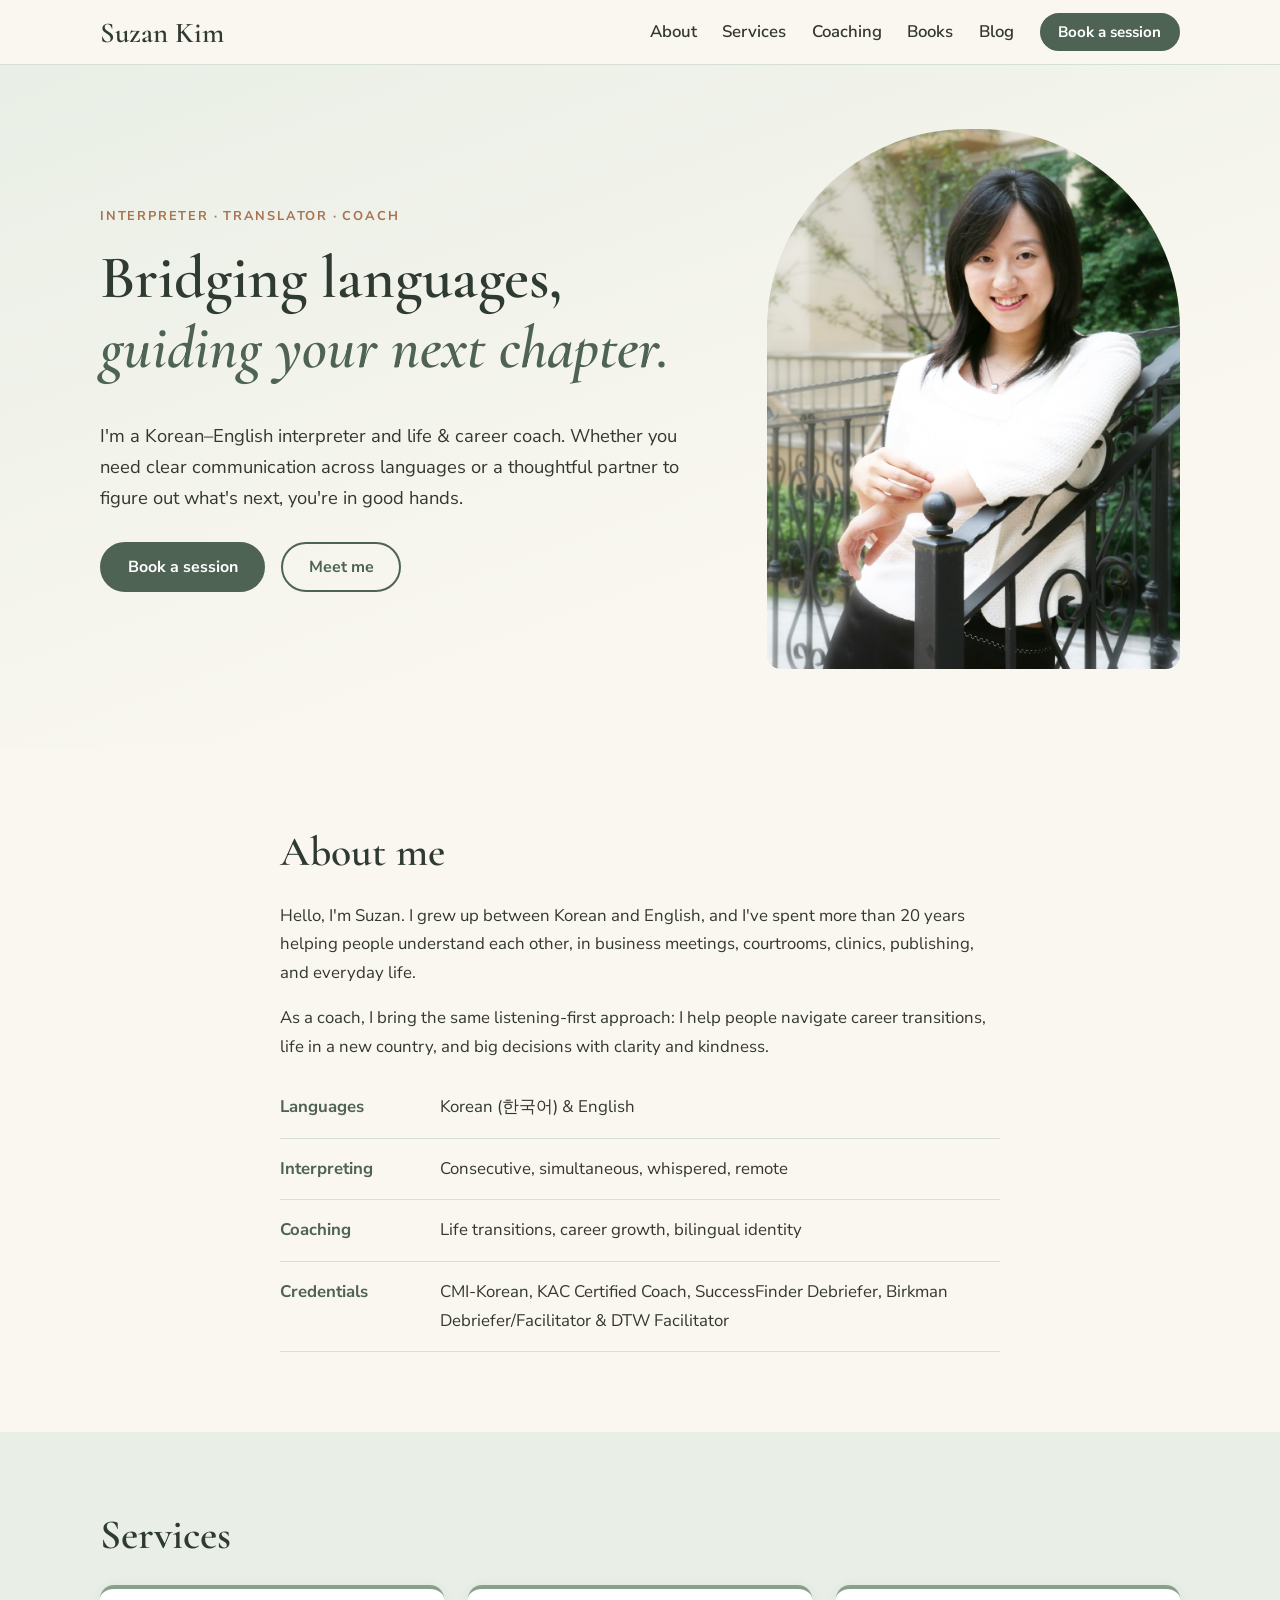
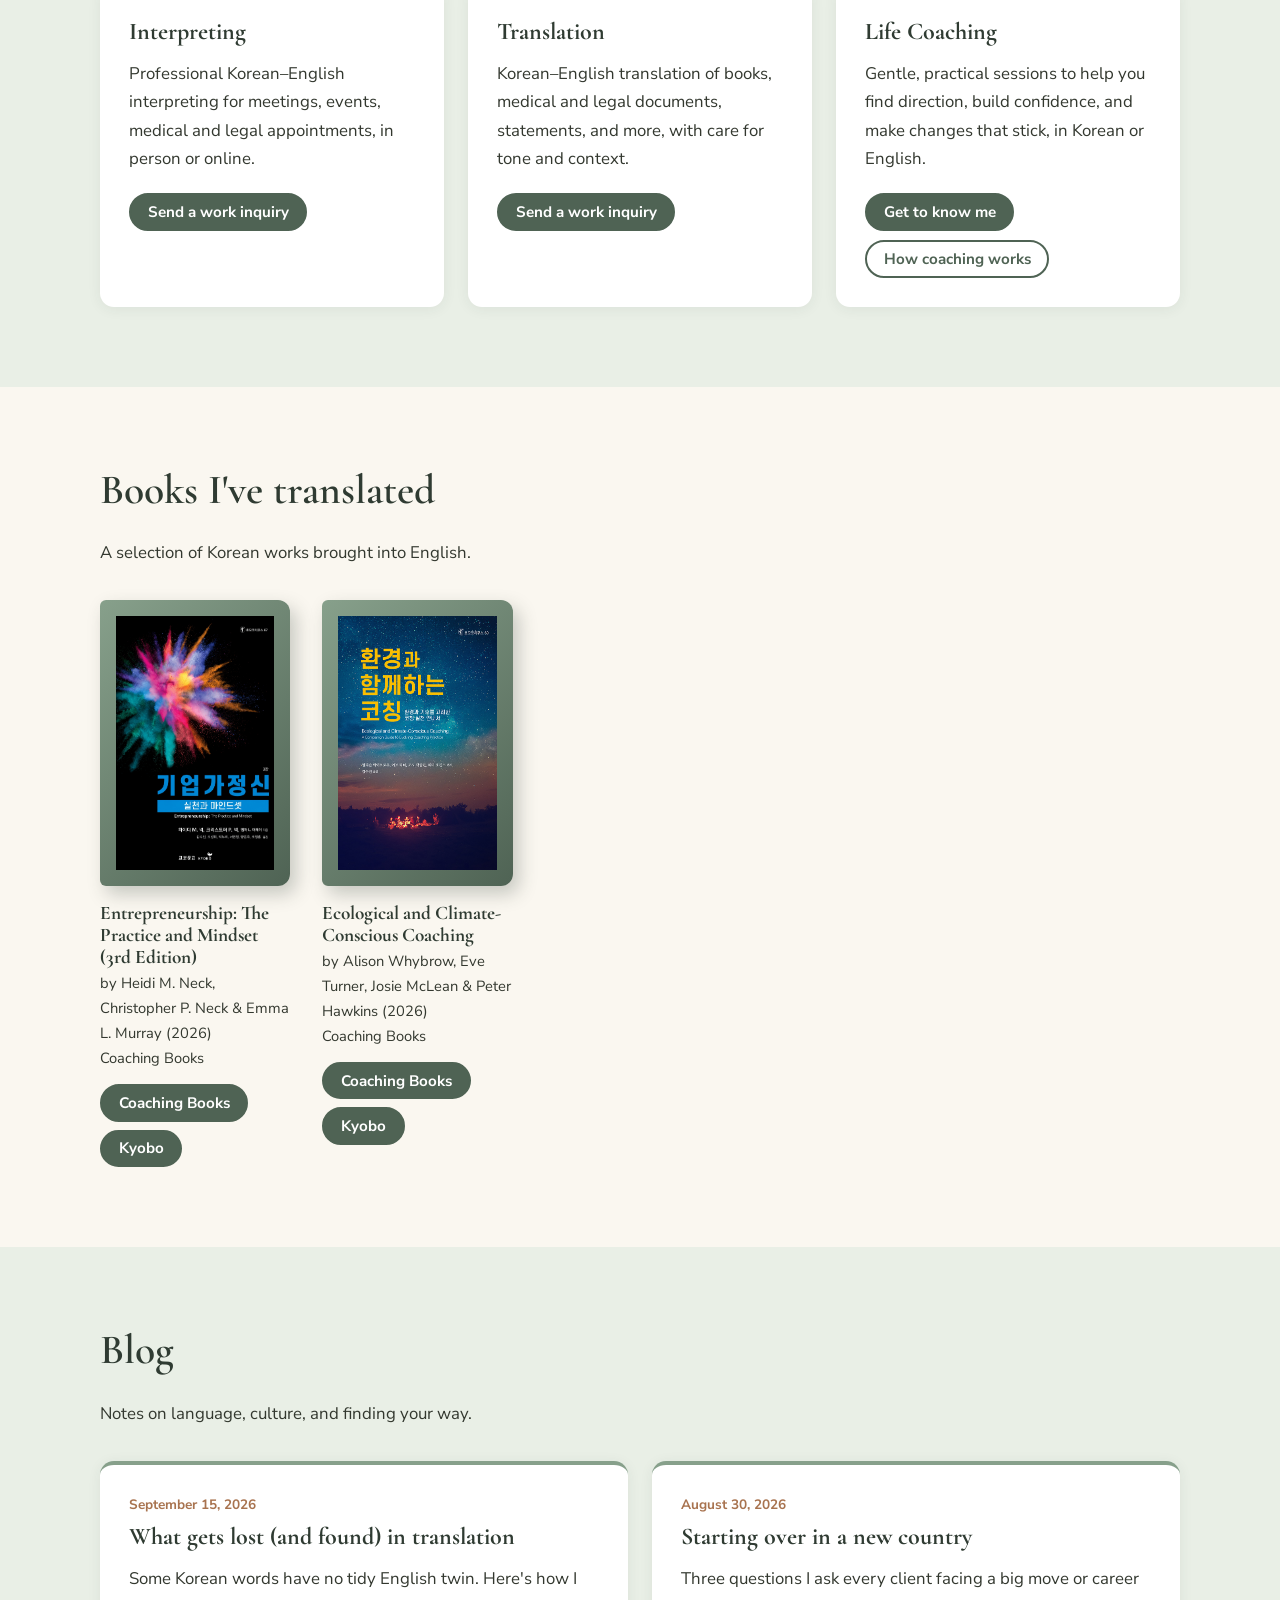
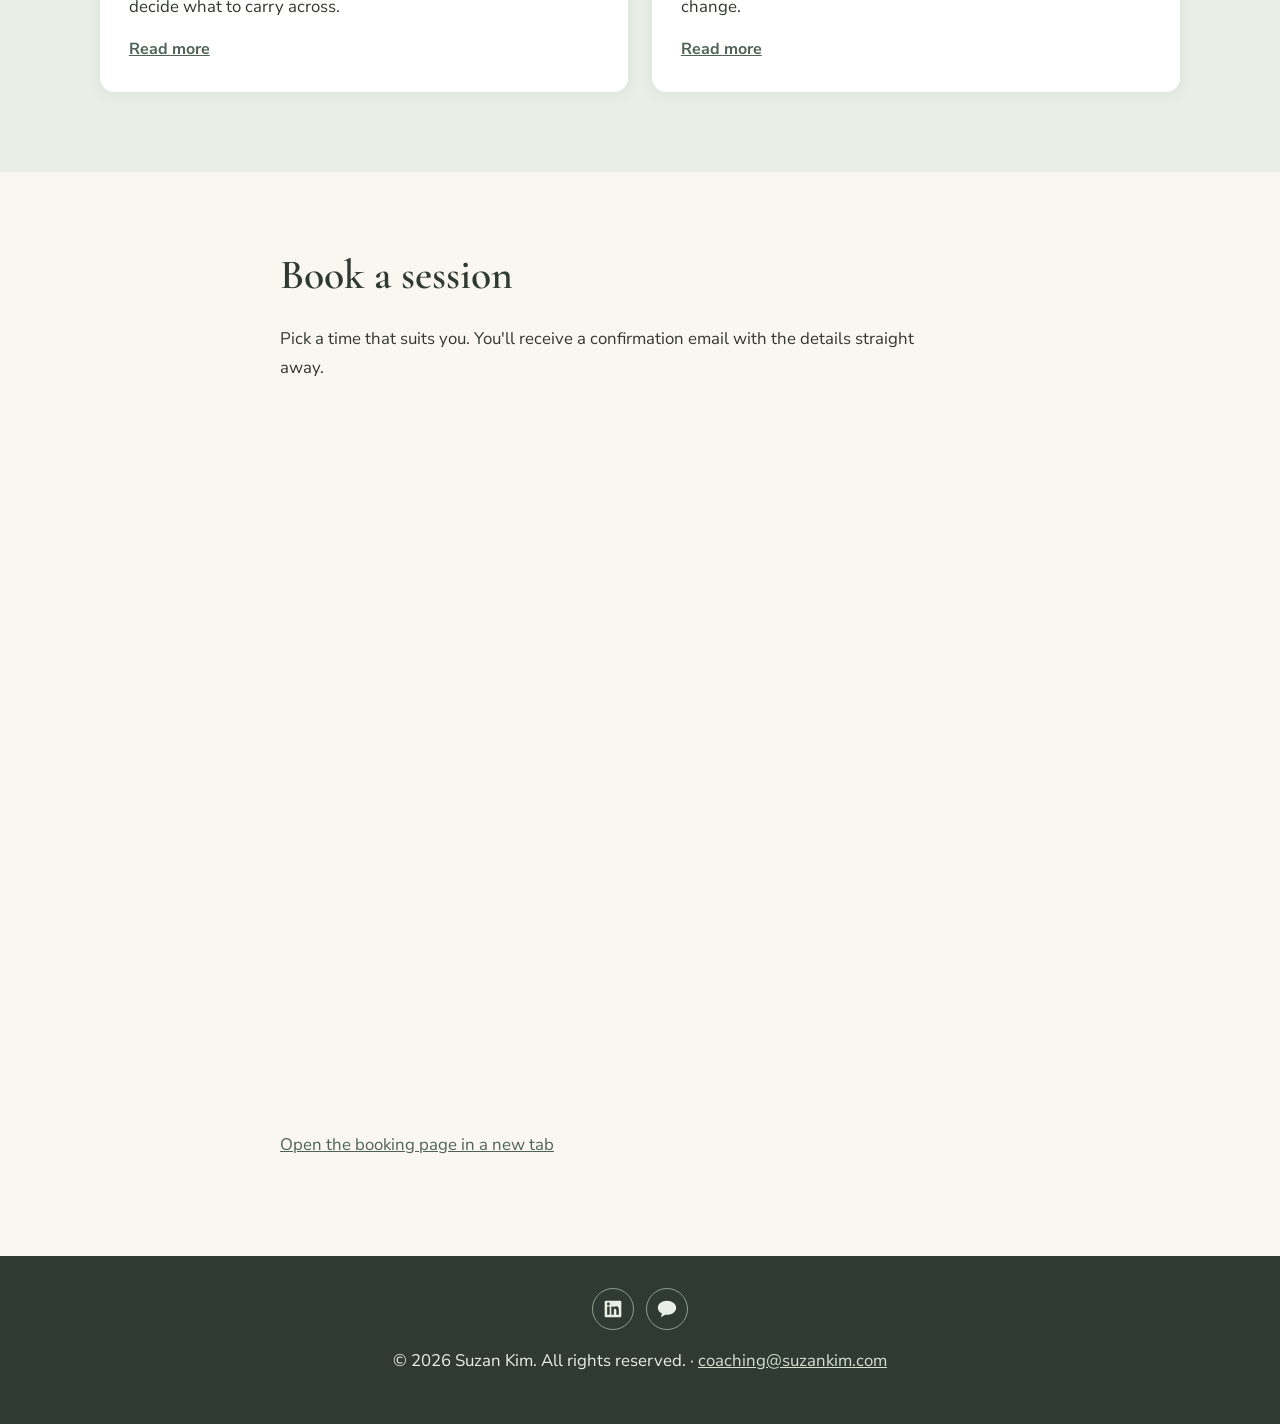
==== commit 9e839d0b: "Add LinkedIn and KakaoTalk icons, full name, and rights notice" ====
--- a/index.html
+++ b/index.html
@@ -3,7 +3,7 @@
 <head>
   <meta charset="UTF-8">
   <meta name="viewport" content="width=device-width, initial-scale=1">
-  <title>Suzan K. | Korean–English Interpreter &amp; Life/Career Coach</title>
+  <title>Suzan Kim | Korean–English Interpreter &amp; Life/Career Coach</title>
   <meta name="description" content="Korean–English interpreter and life/career coach. Book a session, read about my translated books, and follow my blog.">
   <link rel="preconnect" href="https://fonts.googleapis.com">
   <link rel="preconnect" href="https://fonts.gstatic.com" crossorigin>
@@ -15,7 +15,7 @@
 
   <header class="site-header">
     <div class="container nav">
-      <a href="#top" class="logo">Suzan K.</a>
+      <a href="#top" class="logo">Suzan Kim</a>
       <button class="nav-toggle" aria-label="Toggle menu" aria-expanded="false" aria-controls="nav-links">
         <span></span><span></span><span></span>
       </button>
@@ -44,7 +44,7 @@
         </div>
         <div class="hero-photo">
           <!-- Replace images/profile.jpg with your own photo -->
-          <img src="images/profile.jpg" alt="Portrait of Suzan K." width="440" height="540"
+          <img src="images/profile.jpg" alt="Portrait of Suzan Kim" width="440" height="540"
                onerror="this.replaceWith(Object.assign(document.createElement('div'),{className:'photo-placeholder',textContent:'Add your photo'}))">
         </div>
       </div>
@@ -111,16 +111,26 @@
         <h2>Book a session</h2>
         <p class="section-intro">Pick a time that suits you. You'll receive a confirmation email with the details straight away.</p>
 
-        <!-- Replace the data-url below with your own Calendly link -->
-        <div class="calendly-inline-widget" data-url="https://calendly.com/YOUR_USERNAME?hide_gdpr_banner=1&primary_color=4f6354" style="min-width:320px;height:700px;"></div>
-        <p class="calendly-fallback"><a href="https://calendly.com/YOUR_USERNAME" target="_blank" rel="noopener noreferrer">Open the booking page in a new tab</a></p>
+        <div class="calendly-inline-widget" data-url="https://calendly.com/sulanguageservices/30min?hide_gdpr_banner=1&primary_color=4f6354" style="min-width:320px;height:700px;"></div>
+        <p class="calendly-fallback"><a href="https://calendly.com/sulanguageservices/30min" target="_blank" rel="noopener noreferrer">Open the booking page in a new tab</a></p>
       </div>
     </section>
   </main>
 
   <footer class="site-footer">
     <div class="container">
-      <p>&copy; <span id="year"></span> Suzan K. &middot; <a href="mailto:coaching@suzankim.com">coaching@suzankim.com</a></p>
+      <div class="social">
+        <a class="social-icon" href="https://www.linkedin.com/in/soojinsuzankim" target="_blank" rel="noopener noreferrer" aria-label="Suzan Kim on LinkedIn" title="LinkedIn">
+          <svg viewBox="0 0 24 24" width="20" height="20" fill="currentColor" aria-hidden="true"><path d="M20.45 2H3.55A1.55 1.55 0 0 0 2 3.55v16.9A1.55 1.55 0 0 0 3.55 22h16.9A1.55 1.55 0 0 0 22 20.45V3.55A1.55 1.55 0 0 0 20.45 2ZM8 19H5V9h3ZM6.5 7.7A1.7 1.7 0 1 1 6.5 4.3a1.7 1.7 0 0 1 0 3.4ZM19 19h-3v-5.2c0-1.3-.5-2-1.5-2s-1.5.7-1.5 2V19h-3V9h3v1.4a3.2 3.2 0 0 1 2.8-1.6c2.1 0 3.2 1.4 3.2 4.1Z"/></svg>
+        </a>
+        <details class="kakao">
+          <summary class="social-icon" aria-label="Show KakaoTalk ID" title="KakaoTalk">
+            <svg viewBox="0 0 24 24" width="22" height="22" fill="currentColor" aria-hidden="true"><path d="M12 3C6.5 3 2 6.4 2 10.6c0 2.7 1.8 5 4.5 6.4l-1.1 4 4.6-2.8c.7.1 1.3.2 2 .2 5.5 0 10-3.5 10-7.8S17.5 3 12 3Z"/></svg>
+          </summary>
+          <div class="kakao-id"><strong>KakaoTalk</strong> ID: soojnkm</div>
+        </details>
+      </div>
+      <p>&copy; <span id="year"></span> Suzan Kim. All rights reserved. &middot; <a href="mailto:coaching@suzankim.com">coaching@suzankim.com</a></p>
     </div>
   </footer>
 
--- a/css/styles.css
+++ b/css/styles.css
@@ -166,6 +166,22 @@
 /* Footer */
 .site-footer { background: var(--sage-900); color: var(--sage-100); padding: 2rem 0; text-align: center; }
 .site-footer a { color: var(--sage-200); }
+.social { display: flex; justify-content: center; align-items: flex-start; gap: .8rem; margin-bottom: 1rem; }
+.social-icon {
+  display: inline-flex; align-items: center; justify-content: center;
+  width: 42px; height: 42px; border-radius: 50%;
+  border: 1px solid var(--sage-500); color: var(--sage-100) !important;
+  cursor: pointer; list-style: none; transition: background .15s;
+}
+.social-icon:hover, .social-icon:focus-visible { background: var(--sage-700); }
+.kakao { position: relative; }
+.kakao summary::-webkit-details-marker { display: none; }
+.kakao-id {
+  position: absolute; bottom: 52px; left: 50%; transform: translateX(-50%);
+  white-space: nowrap; background: var(--cream); color: var(--text);
+  padding: .5rem .9rem; border-radius: var(--radius); font-size: .9rem;
+  box-shadow: 0 4px 14px rgba(0,0,0,.25);
+}
 
 /* Mobile */
 @media (max-width: 760px) {
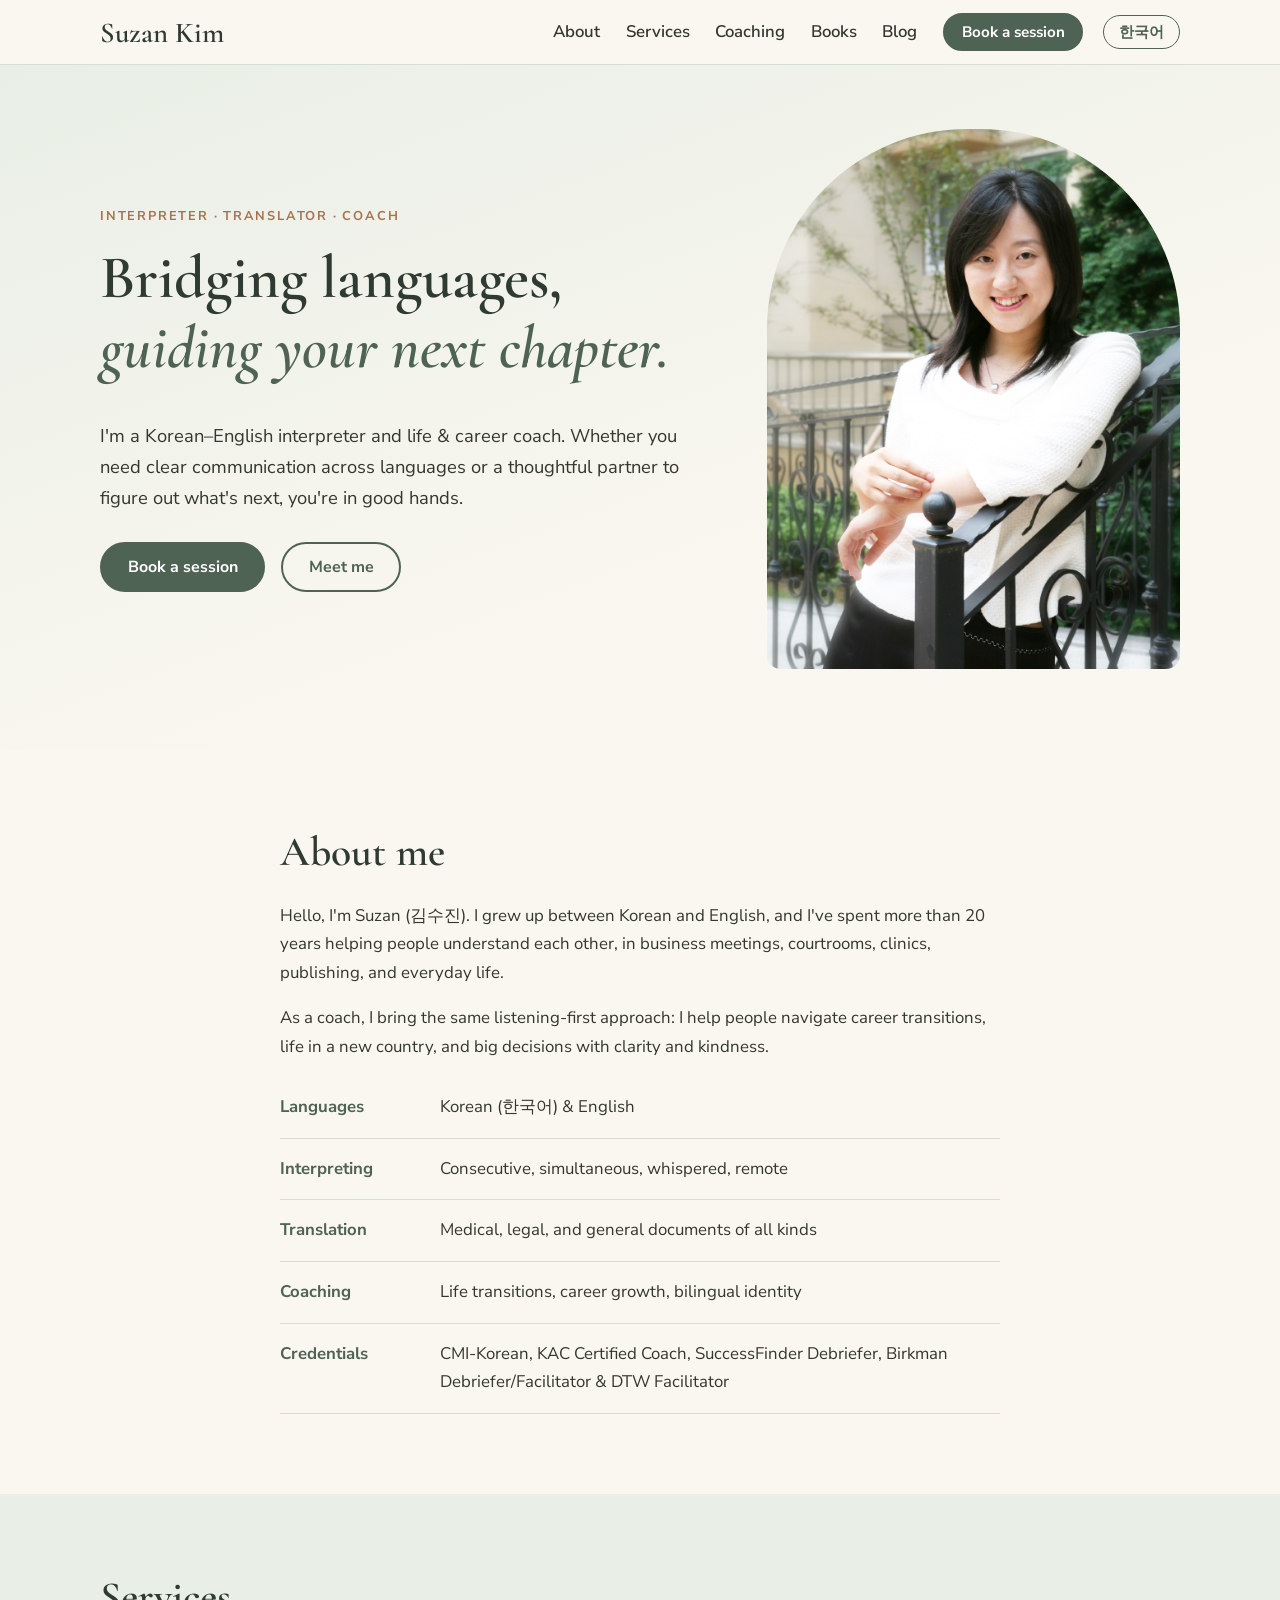
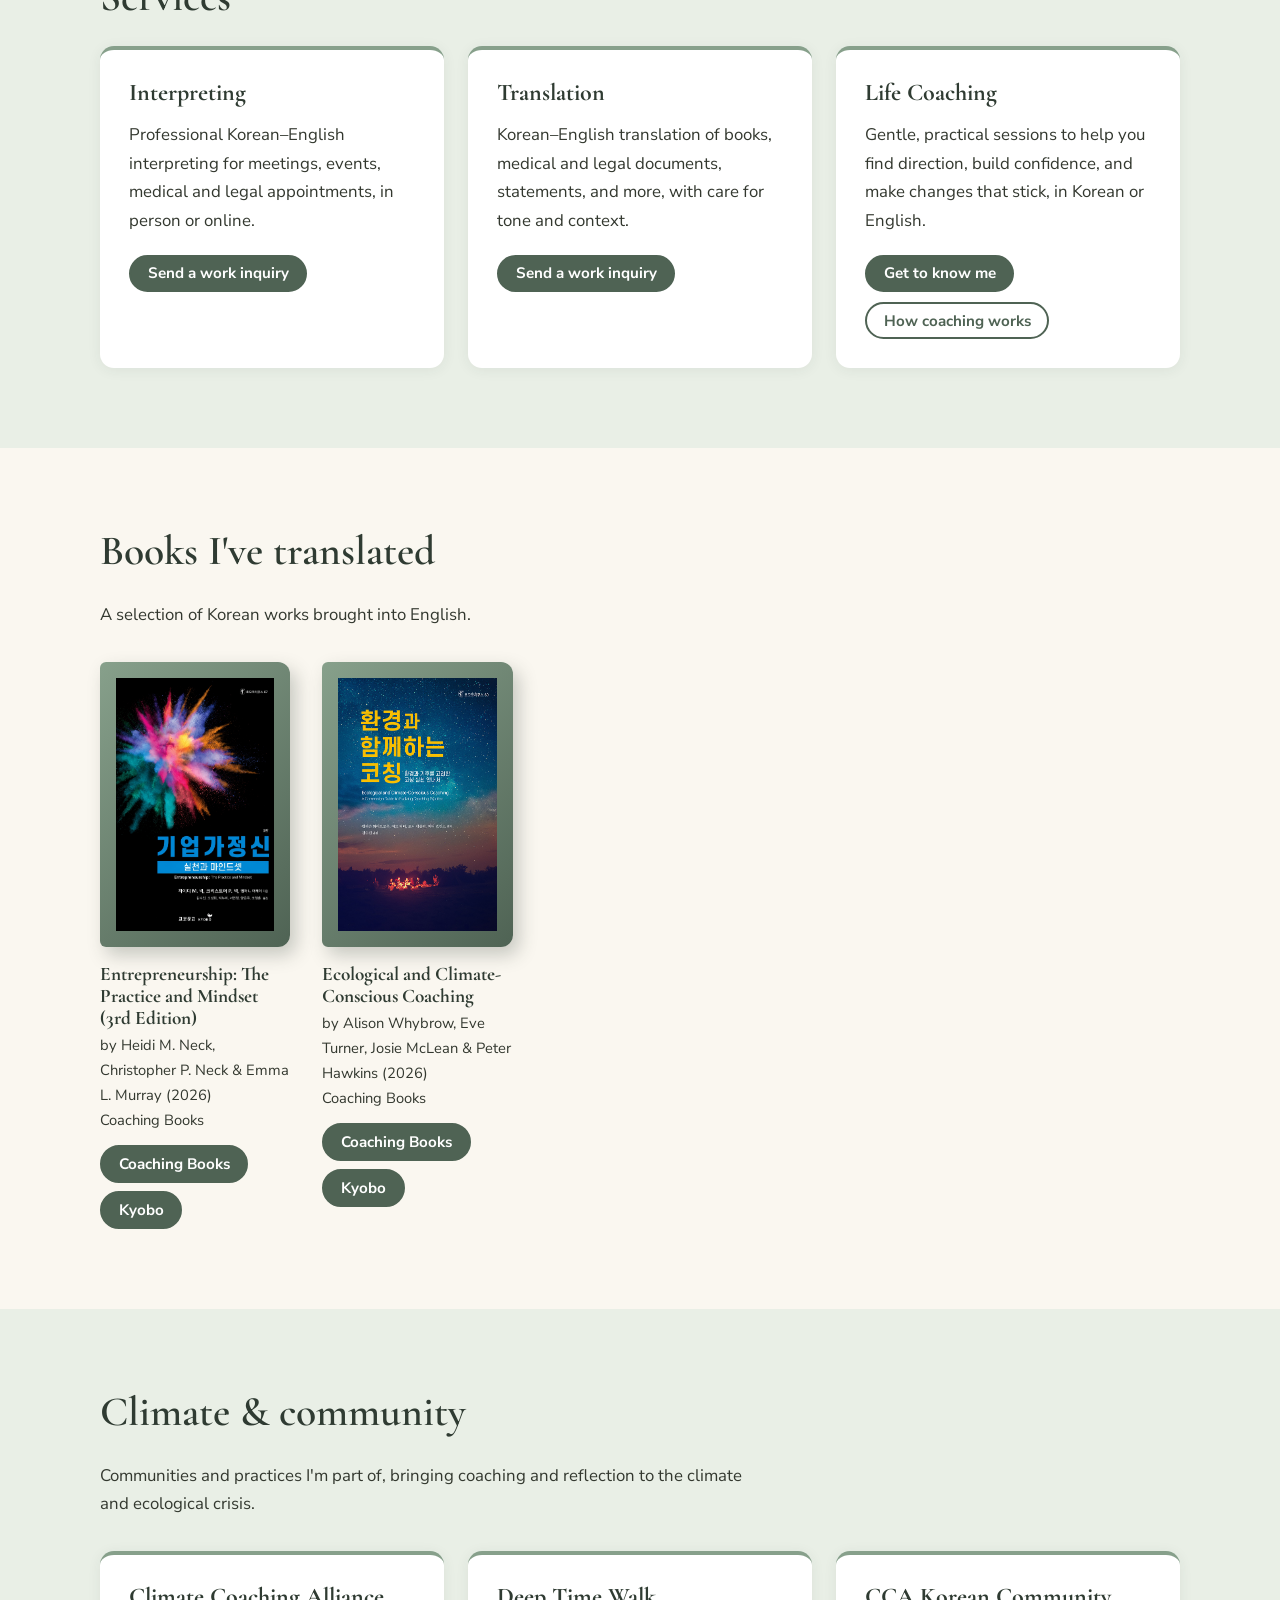
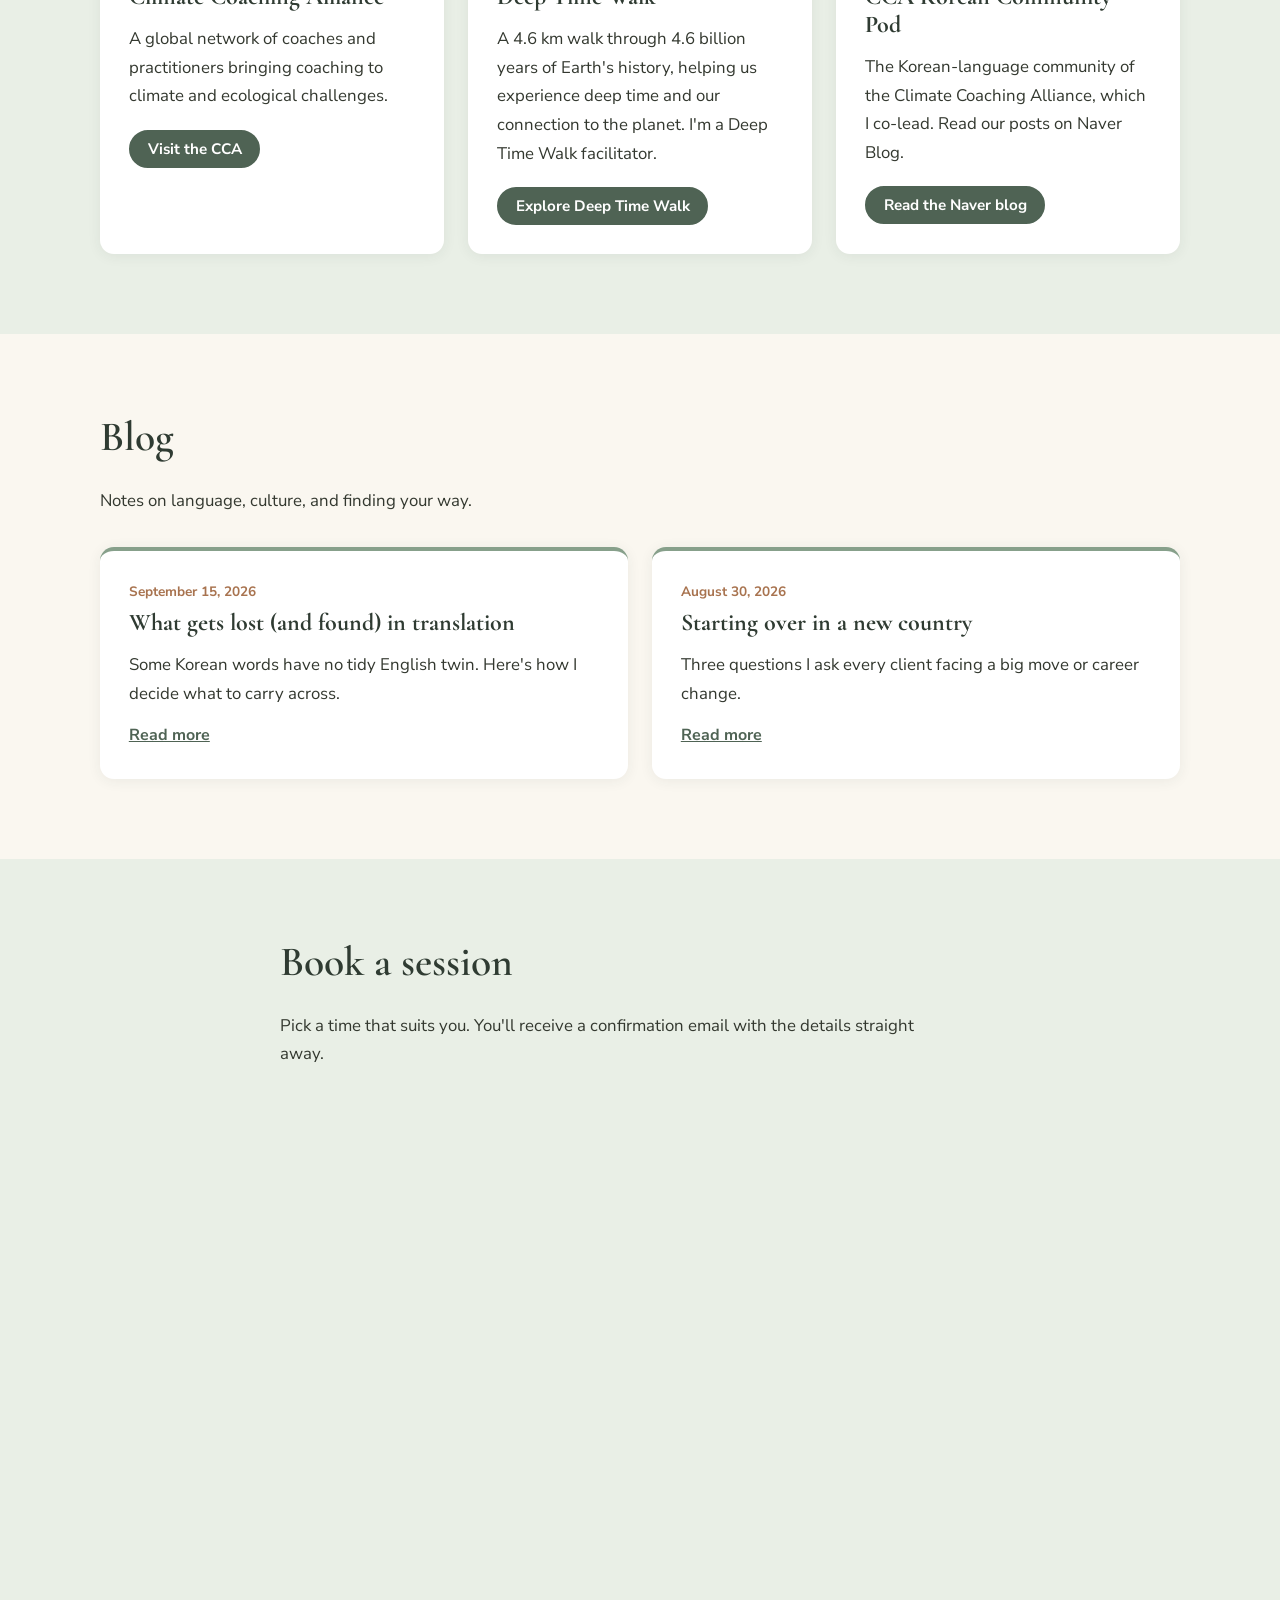
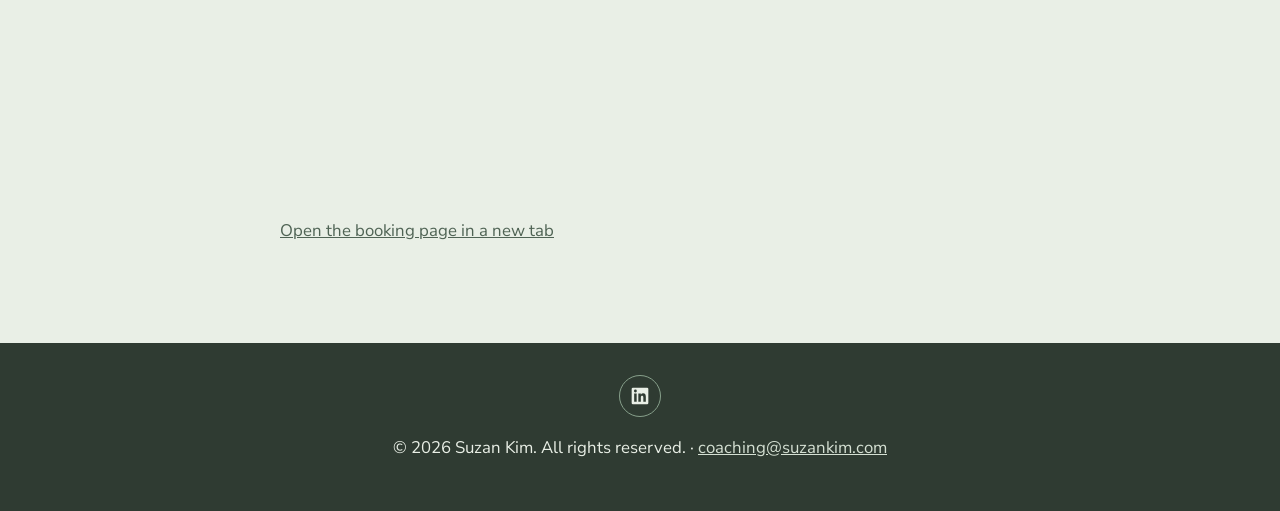
==== commit 7345febe: "Add climate section, Korean language switch, translation services and Korean name" ====
--- a/index.html
+++ b/index.html
@@ -7,7 +7,7 @@
   <meta name="description" content="Korean–English interpreter and life/career coach. Book a session, read about my translated books, and follow my blog.">
   <link rel="preconnect" href="https://fonts.googleapis.com">
   <link rel="preconnect" href="https://fonts.gstatic.com" crossorigin>
-  <link href="https://fonts.googleapis.com/css2?family=Cormorant+Garamond:ital,wght@0,500;0,600;1,500&family=Nunito+Sans:wght@400;600;700&display=swap" rel="stylesheet">
+  <link href="https://fonts.googleapis.com/css2?family=Cormorant+Garamond:ital,wght@0,500;0,600;1,500&family=Nunito+Sans:wght@400;600;700&family=Noto+Sans+KR:wght@400;600;700&family=Noto+Serif+KR:wght@500;600&display=swap" rel="stylesheet">
   <link rel="stylesheet" href="css/styles.css">
 </head>
 <body>
@@ -53,11 +53,12 @@
     <section class="section" id="about">
       <div class="container narrow">
         <h2>About me</h2>
-        <p>Hello, I'm Suzan. I grew up between Korean and English, and I've spent more than 20 years helping people understand each other, in business meetings, courtrooms, clinics, publishing, and everyday life.</p>
+        <p>Hello, I'm Suzan (김수진). I grew up between Korean and English, and I've spent more than 20 years helping people understand each other, in business meetings, courtrooms, clinics, publishing, and everyday life.</p>
         <p>As a coach, I bring the same listening-first approach: I help people navigate career transitions, life in a new country, and big decisions with clarity and kindness.</p>
         <ul class="facts">
           <li><strong>Languages</strong><span>Korean (한국어) &amp; English</span></li>
           <li><strong>Interpreting</strong><span>Consecutive, simultaneous, whispered, remote</span></li>
+          <li><strong>Translation</strong><span>Medical, legal, and general documents of all kinds</span></li>
           <li><strong>Coaching</strong><span>Life transitions, career growth, bilingual identity</span></li>
           <li><strong>Credentials</strong><span>CMI-Korean, KAC Certified Coach, SuccessFinder Debriefer, Birkman Debriefer/Facilitator &amp; DTW Facilitator</span></li>
         </ul>
@@ -98,7 +99,31 @@
       </div>
     </section>
 
-    <section class="section alt" id="blog">
+    <section class="section alt" id="climate">
+      <div class="container">
+        <h2>Climate &amp; community</h2>
+        <p class="section-intro">Communities and practices I'm part of, bringing coaching and reflection to the climate and ecological crisis.</p>
+        <div class="cards">
+          <article class="card">
+            <h3>Climate Coaching Alliance</h3>
+            <p>A global network of coaches and practitioners bringing coaching to climate and ecological challenges.</p>
+            <div class="card-actions"><a href="https://www.climatecoachingalliance.org/" class="btn btn-small" target="_blank" rel="noopener noreferrer">Visit the CCA</a></div>
+          </article>
+          <article class="card">
+            <h3>Deep Time Walk</h3>
+            <p>A 4.6 km walk through 4.6 billion years of Earth's history, helping us experience deep time and our connection to the planet. I'm a Deep Time Walk facilitator.</p>
+            <div class="card-actions"><a href="https://www.deeptimewalk.org/" class="btn btn-small" target="_blank" rel="noopener noreferrer">Explore Deep Time Walk</a></div>
+          </article>
+          <article class="card">
+            <h3>CCA Korean Community Pod</h3>
+            <p>The Korean-language community of the Climate Coaching Alliance, which I co-lead. Read our posts on Naver Blog.</p>
+            <div class="card-actions"><a href="https://blog.naver.com/ccakoreanpod" class="btn btn-small" target="_blank" rel="noopener noreferrer">Read the Naver blog</a></div>
+          </article>
+        </div>
+      </div>
+    </section>
+
+    <section class="section" id="blog">
       <div class="container">
         <h2>Blog</h2>
         <p class="section-intro">Notes on language, culture, and finding your way.</p>
@@ -106,7 +131,7 @@
       </div>
     </section>
 
-    <section class="section" id="book">
+    <section class="section alt" id="book">
       <div class="container narrow">
         <h2>Book a session</h2>
         <p class="section-intro">Pick a time that suits you. You'll receive a confirmation email with the details straight away.</p>
@@ -123,12 +148,6 @@
         <a class="social-icon" href="https://www.linkedin.com/in/soojinsuzankim" target="_blank" rel="noopener noreferrer" aria-label="Suzan Kim on LinkedIn" title="LinkedIn">
           <svg viewBox="0 0 24 24" width="20" height="20" fill="currentColor" aria-hidden="true"><path d="M20.45 2H3.55A1.55 1.55 0 0 0 2 3.55v16.9A1.55 1.55 0 0 0 3.55 22h16.9A1.55 1.55 0 0 0 22 20.45V3.55A1.55 1.55 0 0 0 20.45 2ZM8 19H5V9h3ZM6.5 7.7A1.7 1.7 0 1 1 6.5 4.3a1.7 1.7 0 0 1 0 3.4ZM19 19h-3v-5.2c0-1.3-.5-2-1.5-2s-1.5.7-1.5 2V19h-3V9h3v1.4a3.2 3.2 0 0 1 2.8-1.6c2.1 0 3.2 1.4 3.2 4.1Z"/></svg>
         </a>
-        <details class="kakao">
-          <summary class="social-icon" aria-label="Show KakaoTalk ID" title="KakaoTalk">
-            <svg viewBox="0 0 24 24" width="22" height="22" fill="currentColor" aria-hidden="true"><path d="M12 3C6.5 3 2 6.4 2 10.6c0 2.7 1.8 5 4.5 6.4l-1.1 4 4.6-2.8c.7.1 1.3.2 2 .2 5.5 0 10-3.5 10-7.8S17.5 3 12 3Z"/></svg>
-          </summary>
-          <div class="kakao-id"><strong>KakaoTalk</strong> ID: soojnkm</div>
-        </details>
       </div>
       <p>&copy; <span id="year"></span> Suzan Kim. All rights reserved. &middot; <a href="mailto:coaching@suzankim.com">coaching@suzankim.com</a></p>
     </div>
@@ -143,6 +162,8 @@
     </article>
   </dialog>
 
+  <script src="js/ko.js"></script>
+  <script src="js/language.js"></script>
   <script src="js/content.js"></script>
   <script src="js/main.js"></script>
   <script src="https://assets.calendly.com/assets/external/widget.js" async></script>
--- a/css/styles.css
+++ b/css/styles.css
@@ -174,14 +174,6 @@
   cursor: pointer; list-style: none; transition: background .15s;
 }
 .social-icon:hover, .social-icon:focus-visible { background: var(--sage-700); }
-.kakao { position: relative; }
-.kakao summary::-webkit-details-marker { display: none; }
-.kakao-id {
-  position: absolute; bottom: 52px; left: 50%; transform: translateX(-50%);
-  white-space: nowrap; background: var(--cream); color: var(--text);
-  padding: .5rem .9rem; border-radius: var(--radius); font-size: .9rem;
-  box-shadow: 0 4px 14px rgba(0,0,0,.25);
-}
 
 /* Mobile */
 @media (max-width: 760px) {
@@ -202,3 +194,24 @@
   html { scroll-behavior: auto; }
   .btn { transition: none; }
 }
+
+/* Language switcher */
+.lang-toggle {
+  margin-left: 1.2rem; padding: .35em 1em; border-radius: 999px;
+  border: 1.5px solid var(--sage-700); background: none; color: var(--sage-700);
+  font: 700 .95rem var(--sans); cursor: pointer;
+}
+.lang-toggle:hover { background: var(--sage-700); color: #fff; }
+.nav-links { margin-left: auto; }
+
+html[lang="ko"] {
+  --serif: "Noto Serif KR", "Cormorant Garamond", Georgia, serif;
+  --sans: "Noto Sans KR", "Nunito Sans", system-ui, sans-serif;
+}
+html[lang="ko"] body { word-break: keep-all; line-height: 1.8; }
+html[lang="ko"] .eyebrow { letter-spacing: .05em; }
+
+@media (max-width: 760px) {
+  .lang-toggle { order: 1; margin-left: auto; margin-right: .4rem; }
+  .nav-toggle { order: 2; }
+}
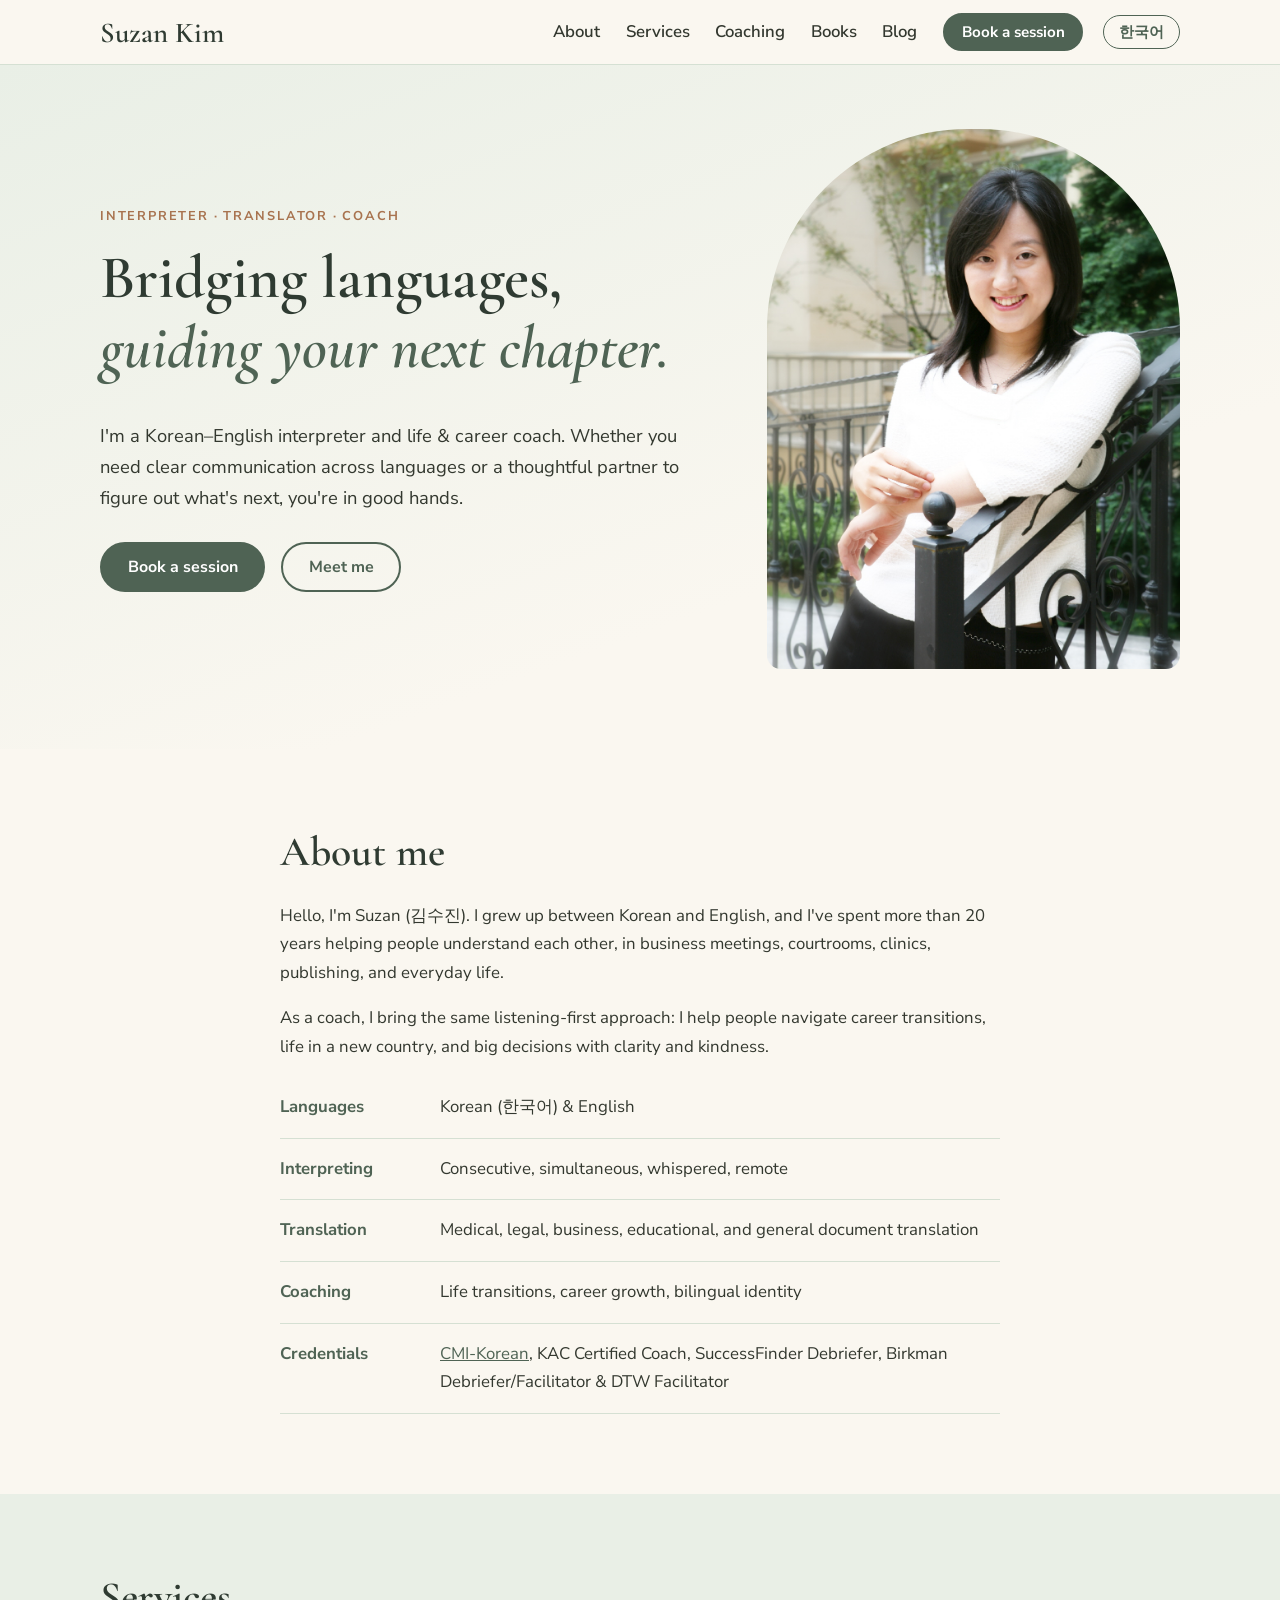
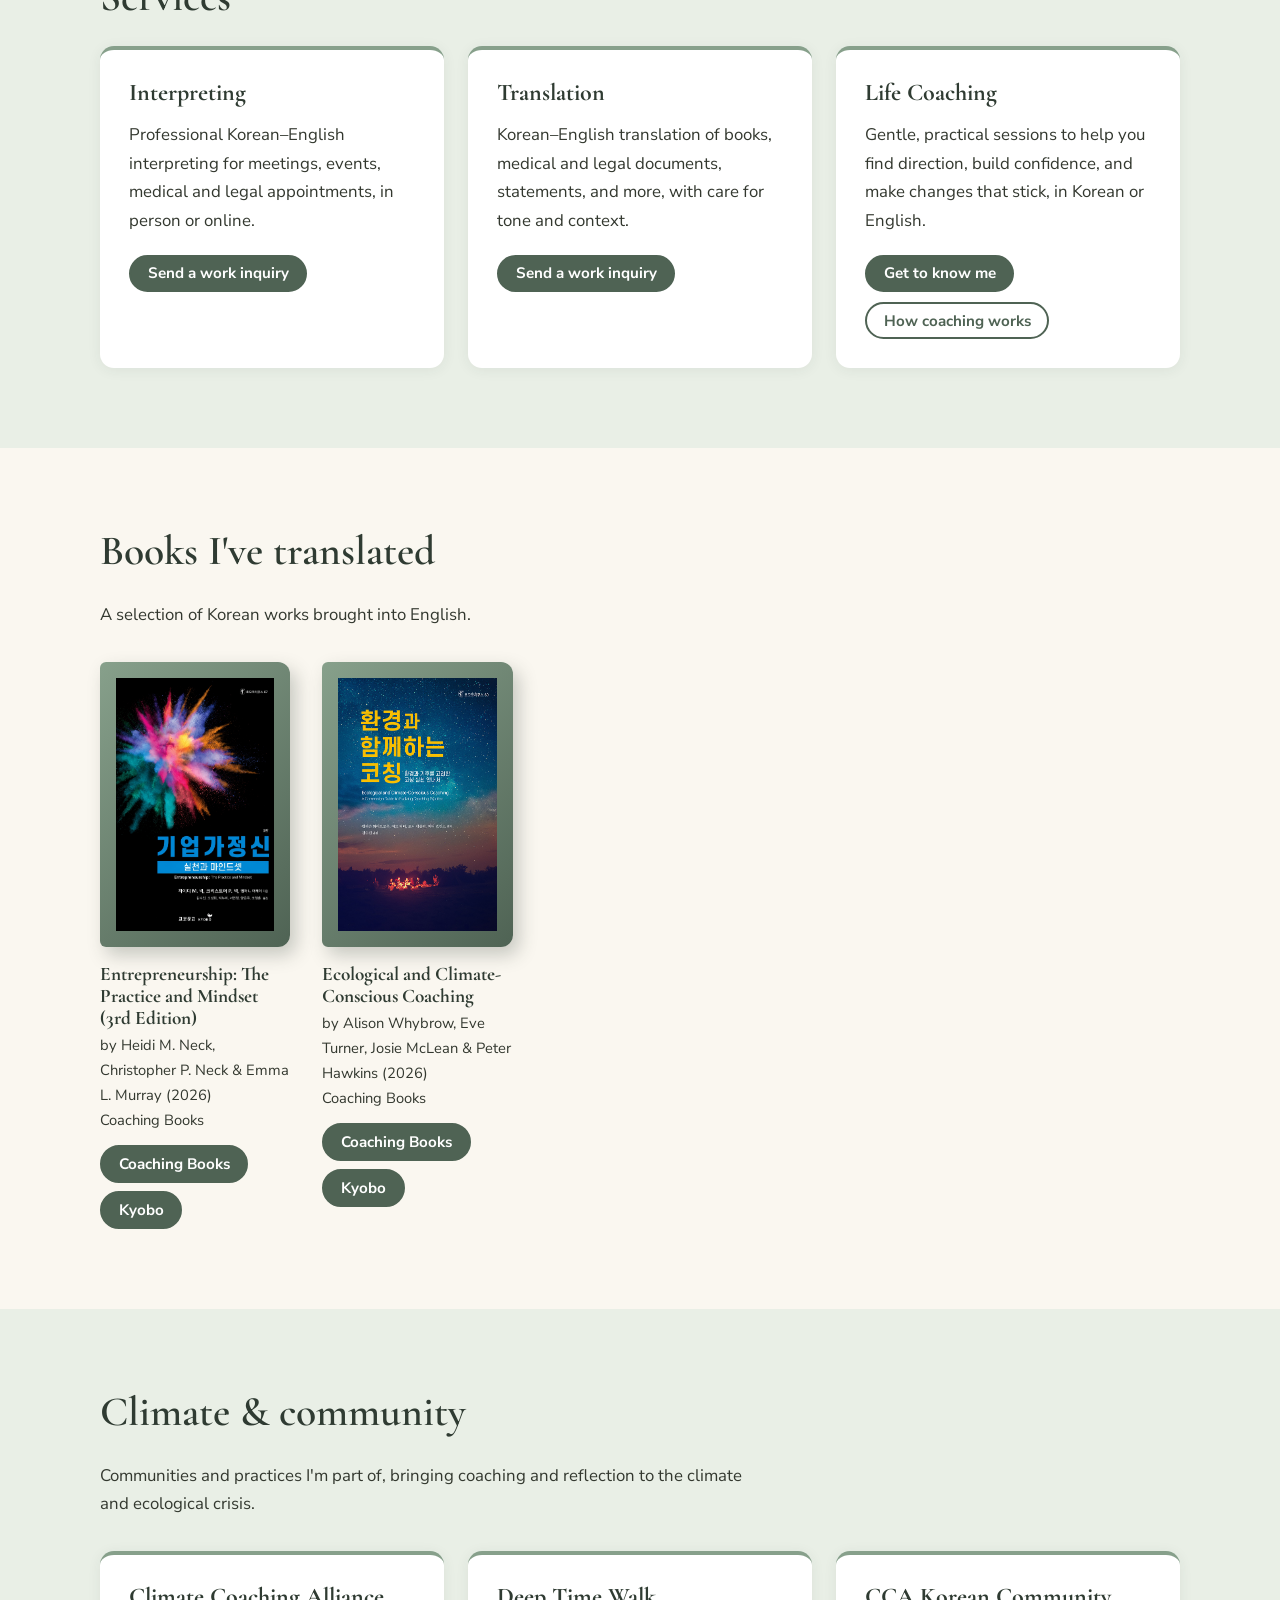
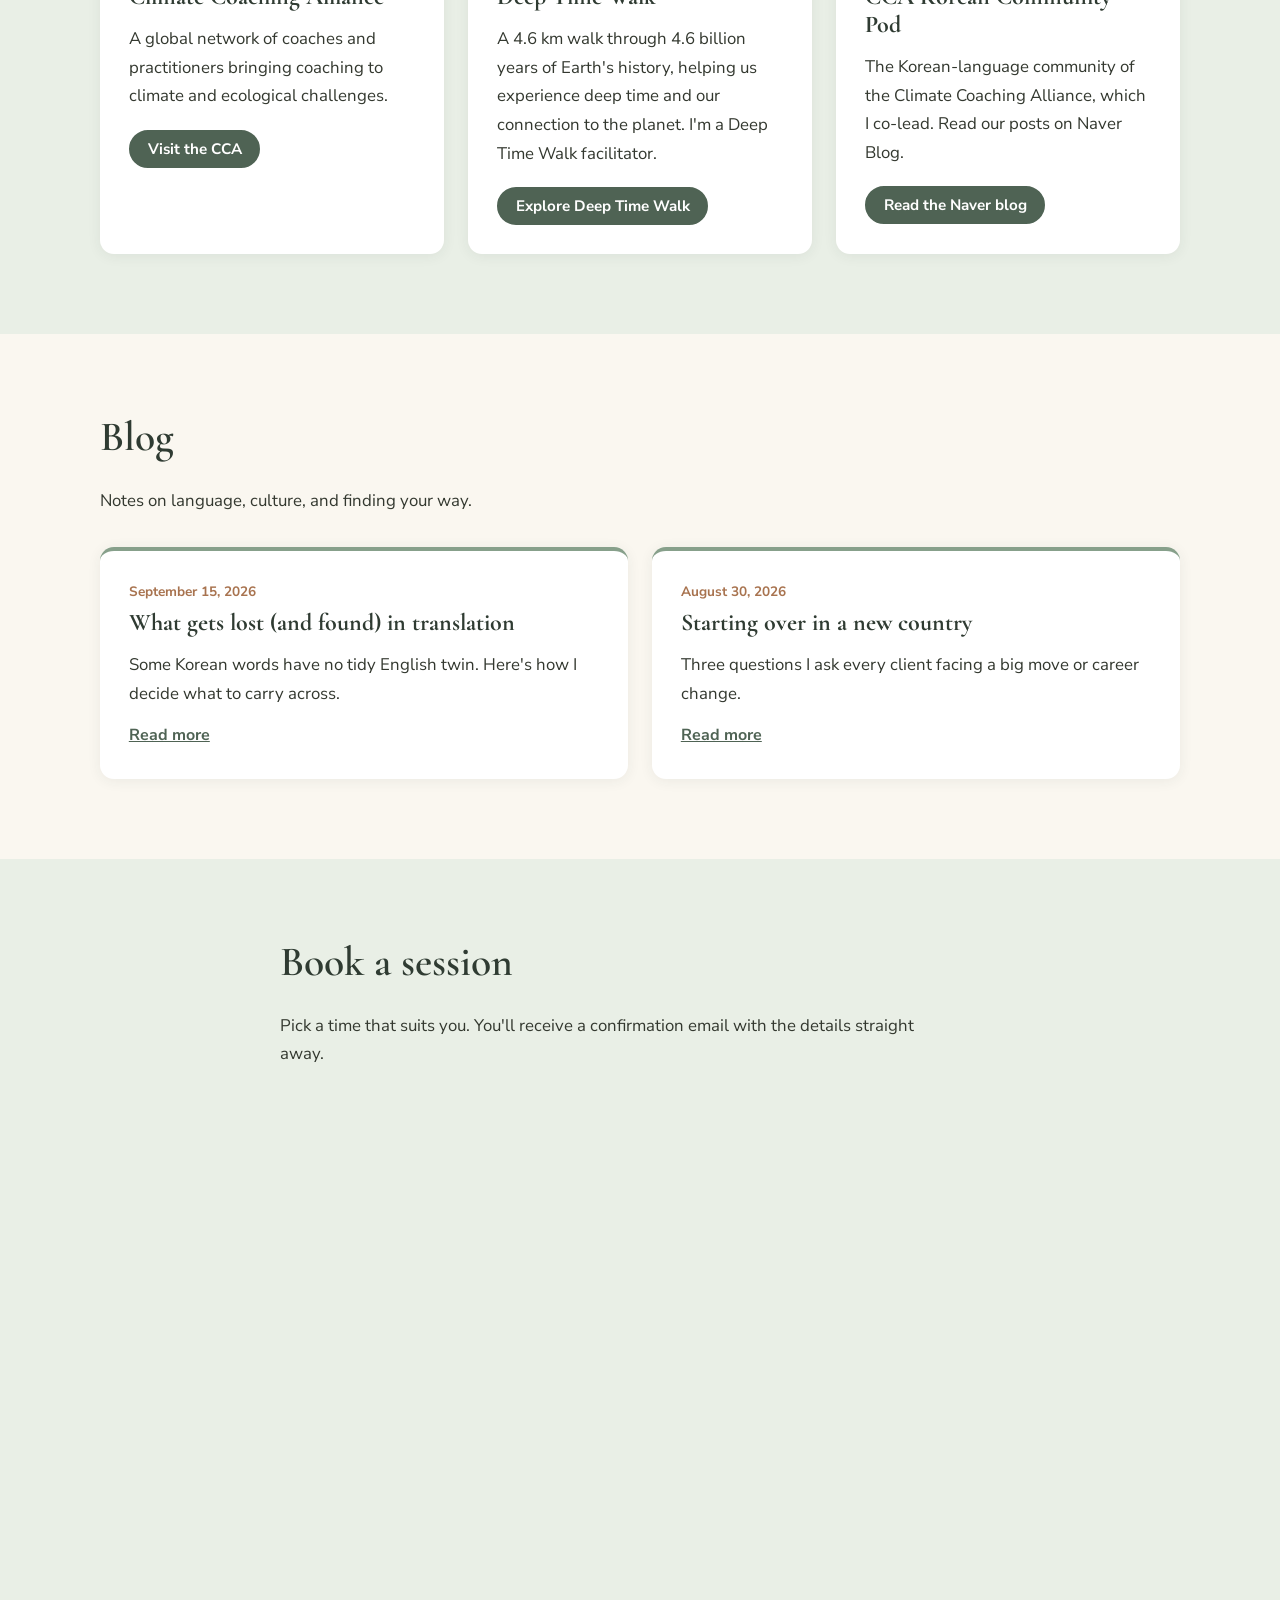
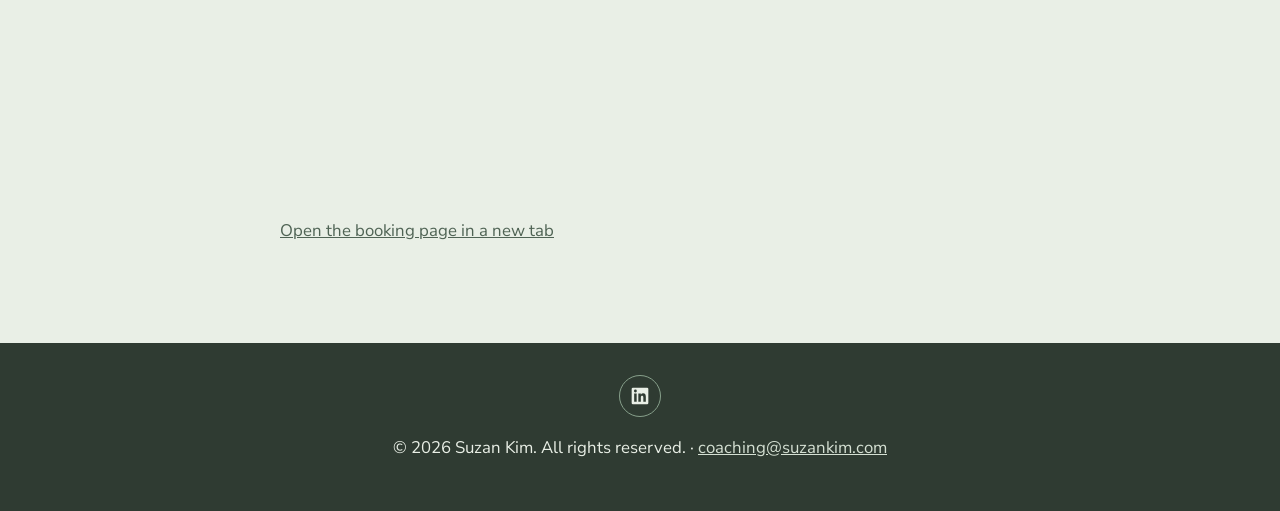
==== commit 1348ff31: "Update translation wording and link CMI certification" ====
--- a/index.html
+++ b/index.html
@@ -58,9 +58,9 @@
         <ul class="facts">
           <li><strong>Languages</strong><span>Korean (한국어) &amp; English</span></li>
           <li><strong>Interpreting</strong><span>Consecutive, simultaneous, whispered, remote</span></li>
-          <li><strong>Translation</strong><span>Medical, legal, and general documents of all kinds</span></li>
+          <li><strong>Translation</strong><span>Medical, legal, business, educational, and general document translation</span></li>
           <li><strong>Coaching</strong><span>Life transitions, career growth, bilingual identity</span></li>
-          <li><strong>Credentials</strong><span>CMI-Korean, KAC Certified Coach, SuccessFinder Debriefer, Birkman Debriefer/Facilitator &amp; DTW Facilitator</span></li>
+          <li><strong>Credentials</strong><span><a href="https://www.certifiedmedicalinterpreters.org/" target="_blank" rel="noopener noreferrer">CMI-Korean</a>, KAC Certified Coach, SuccessFinder Debriefer, Birkman Debriefer/Facilitator &amp; DTW Facilitator</span></li>
         </ul>
       </div>
     </section>
